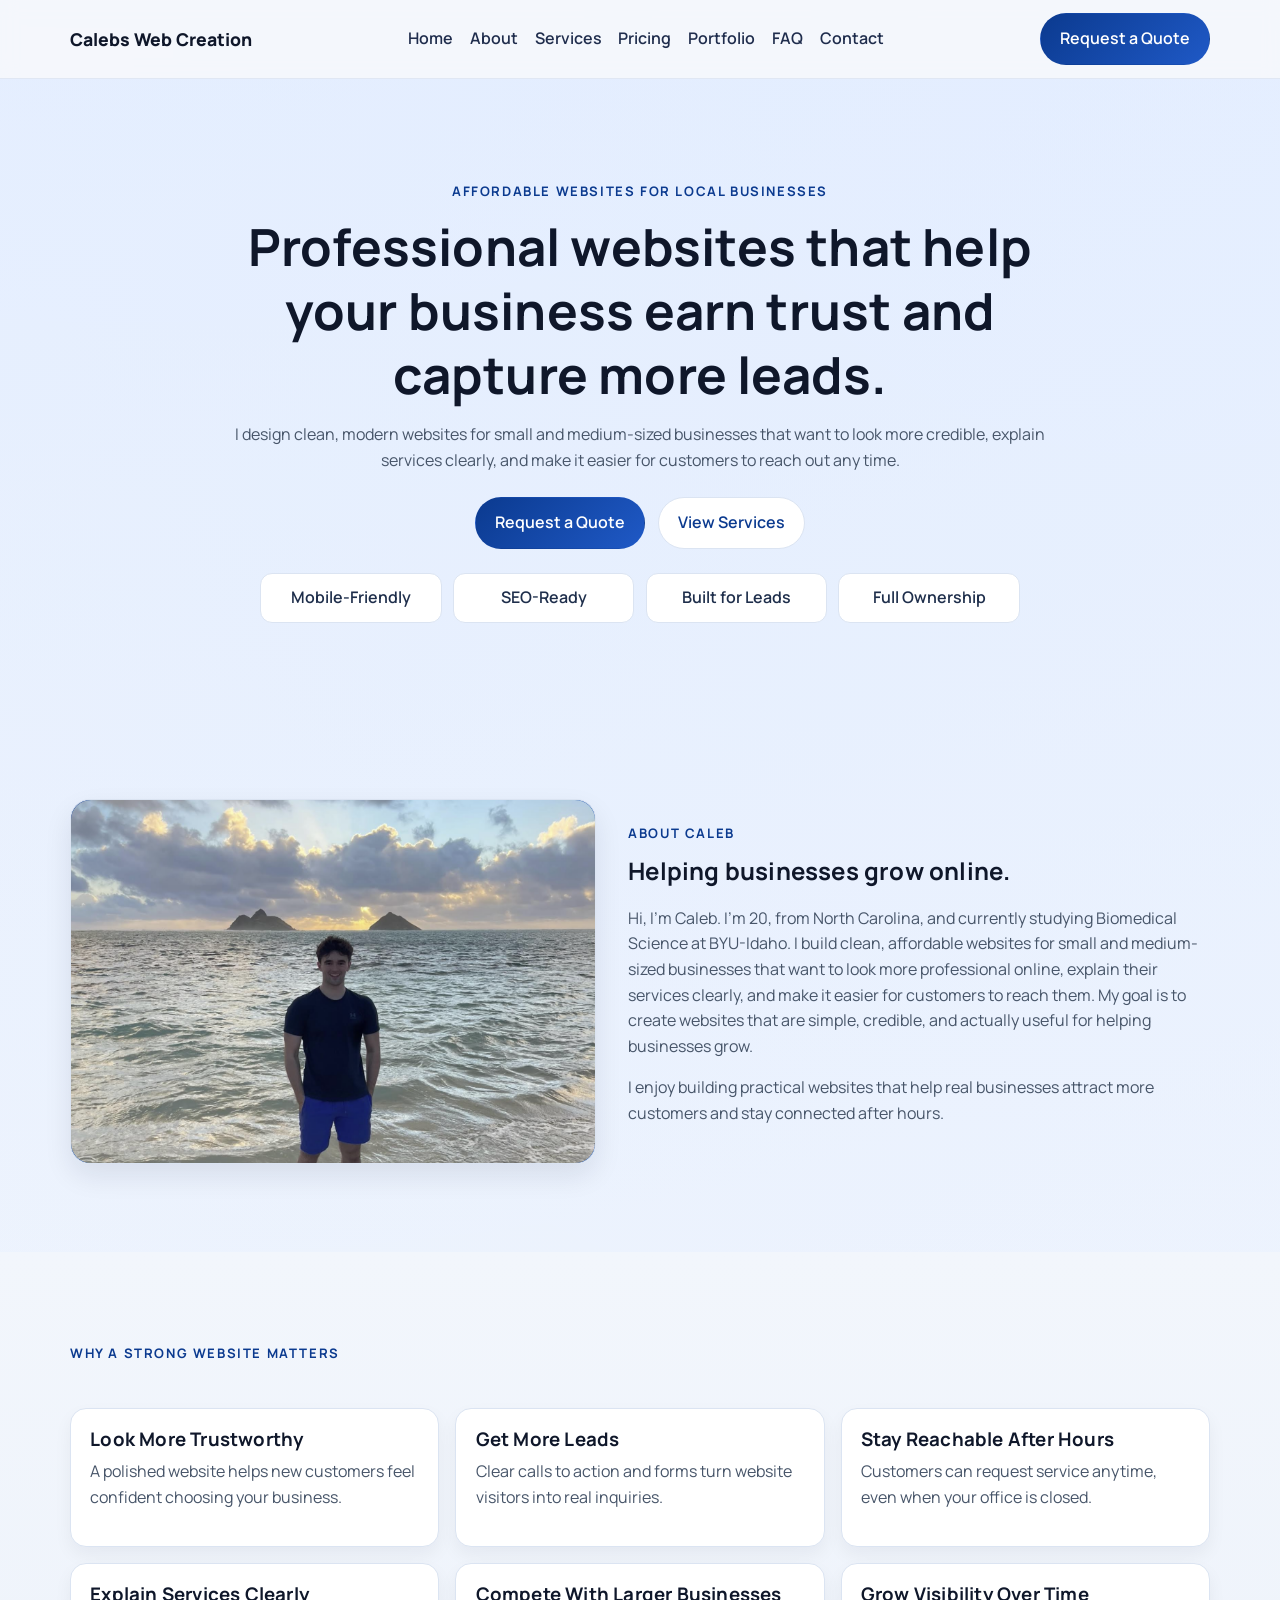
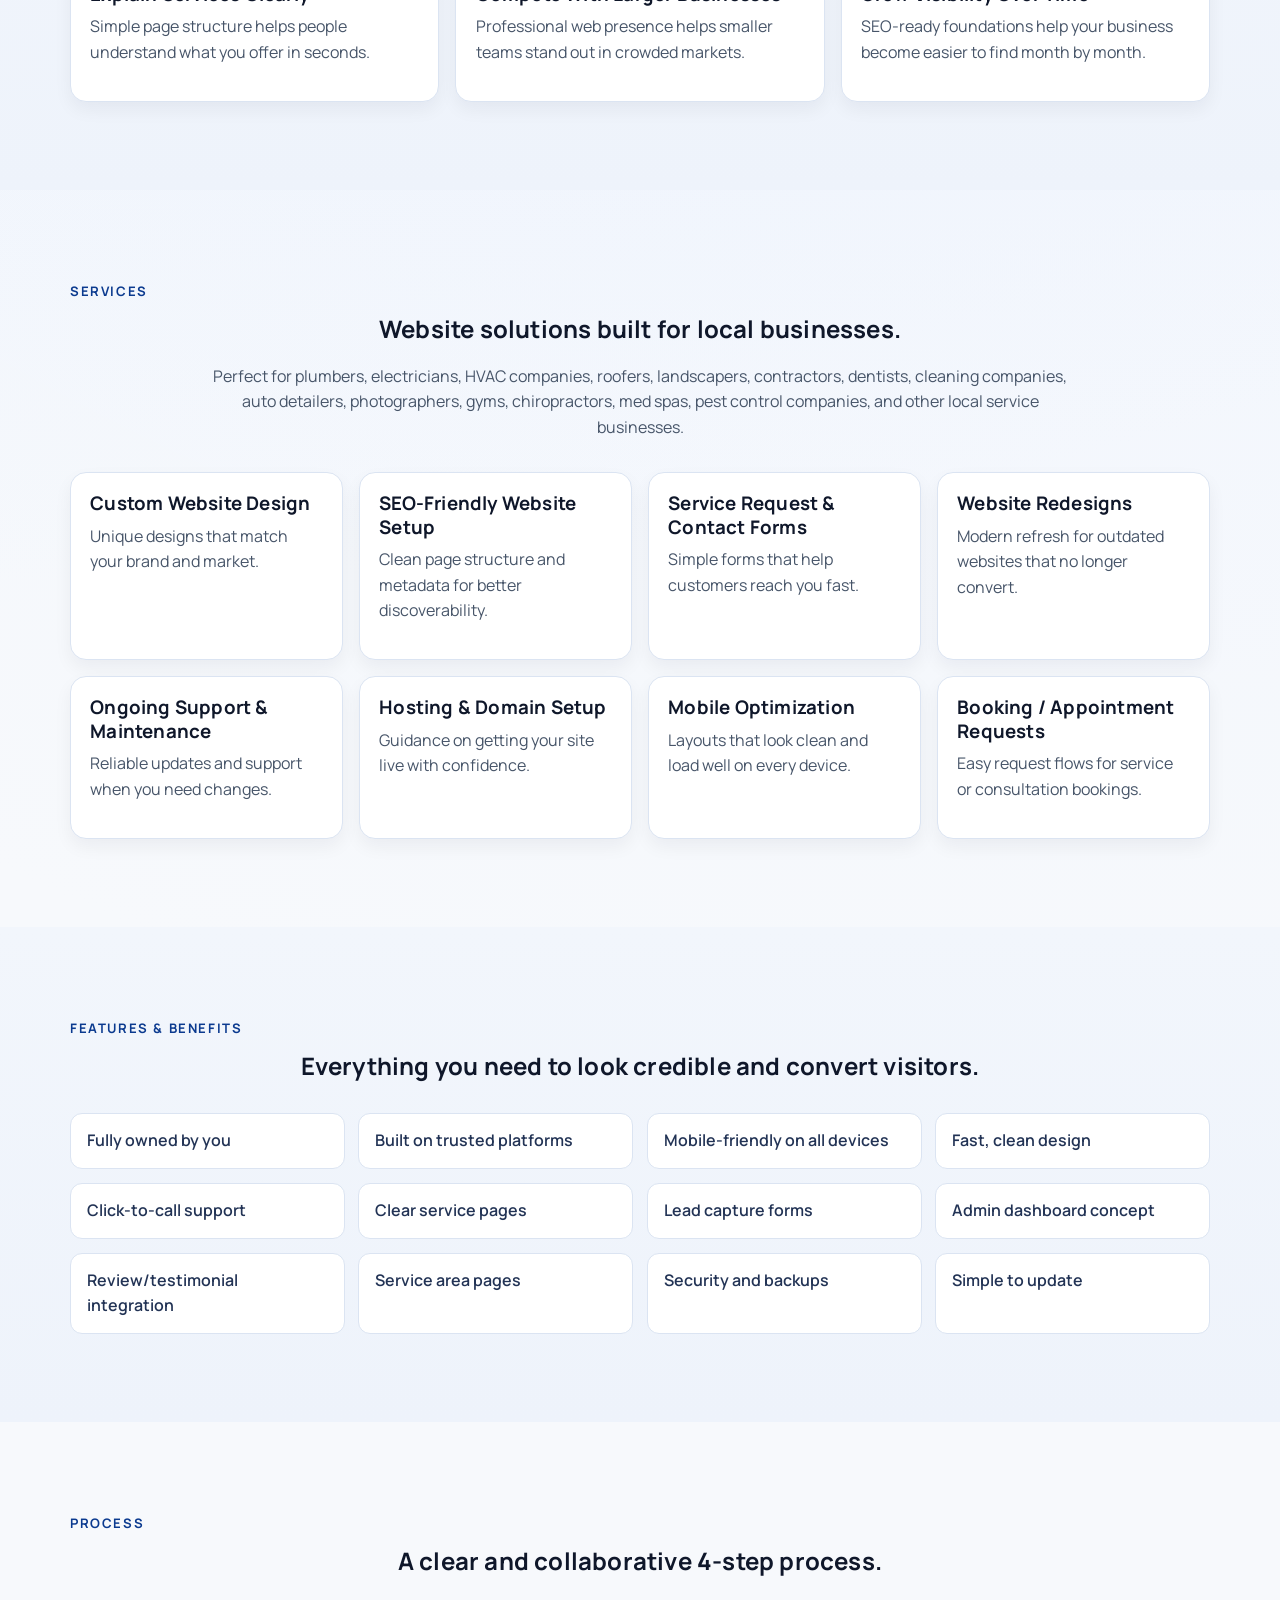
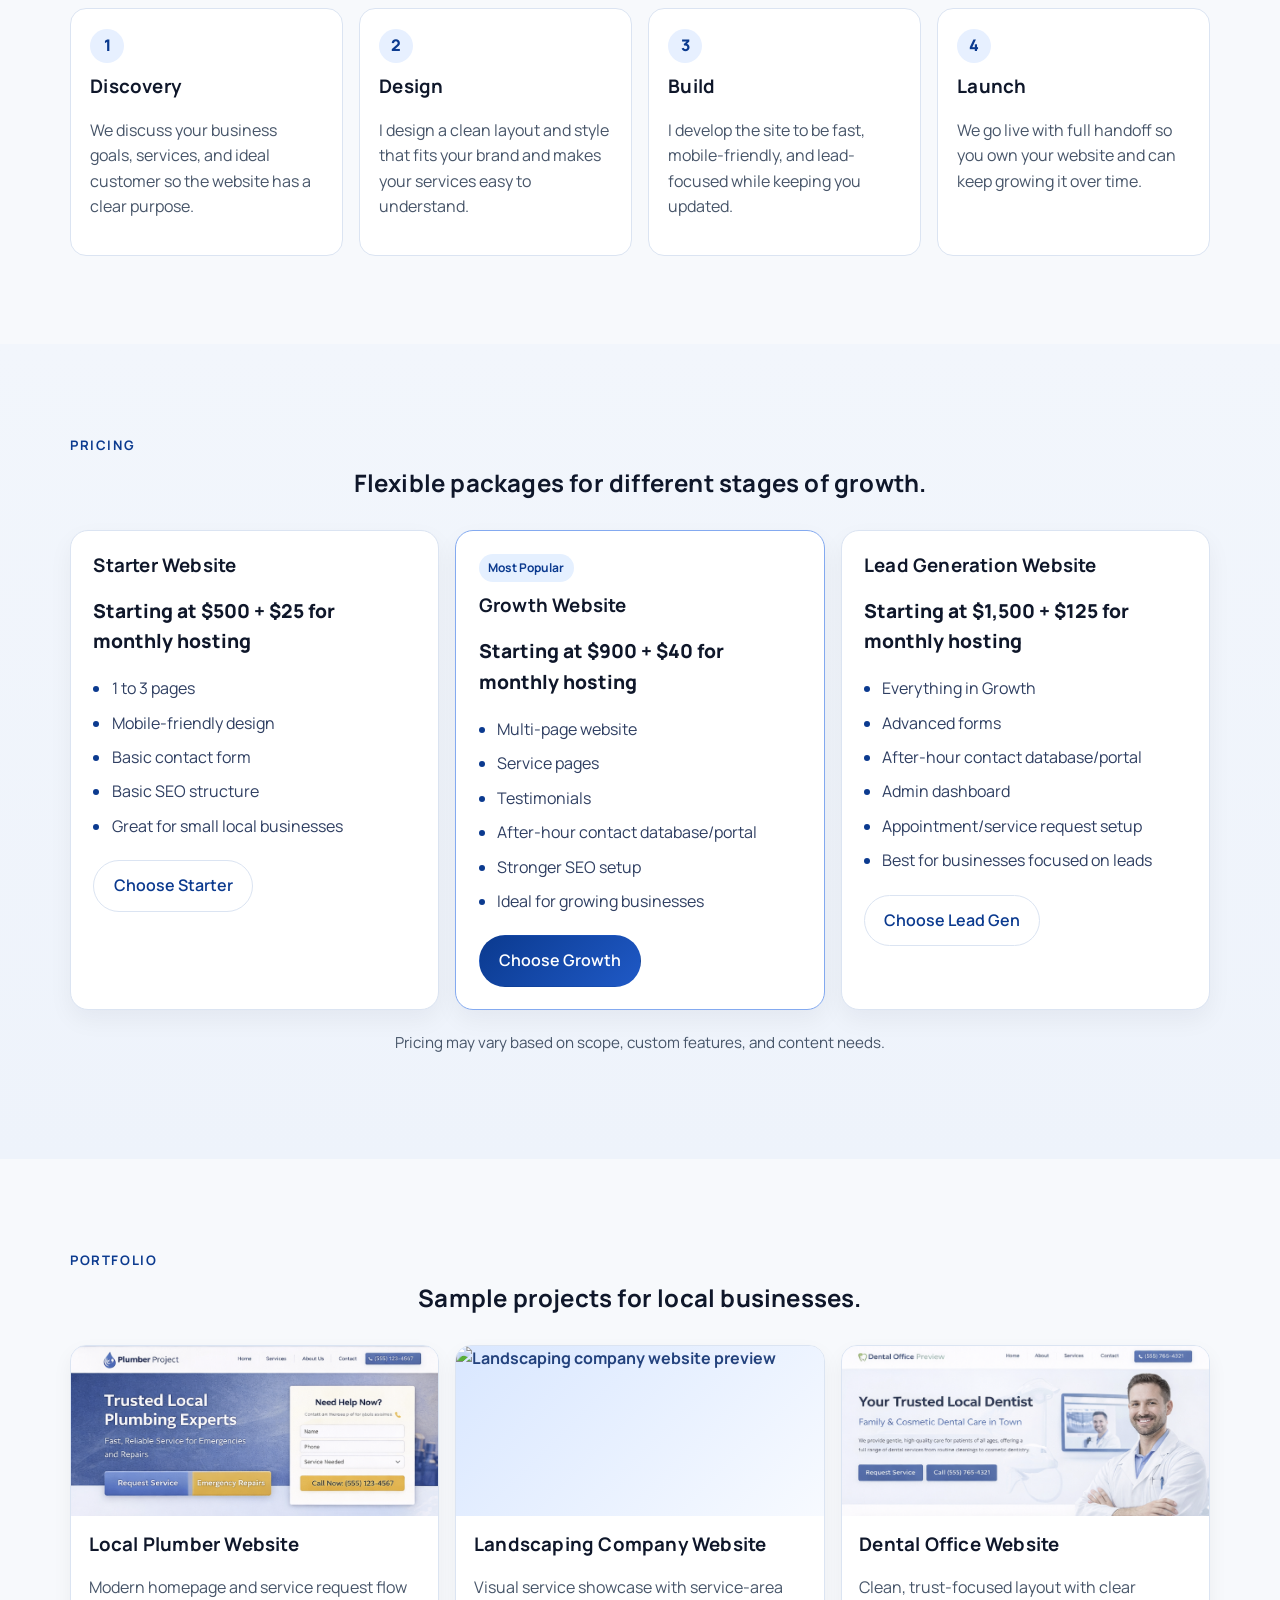
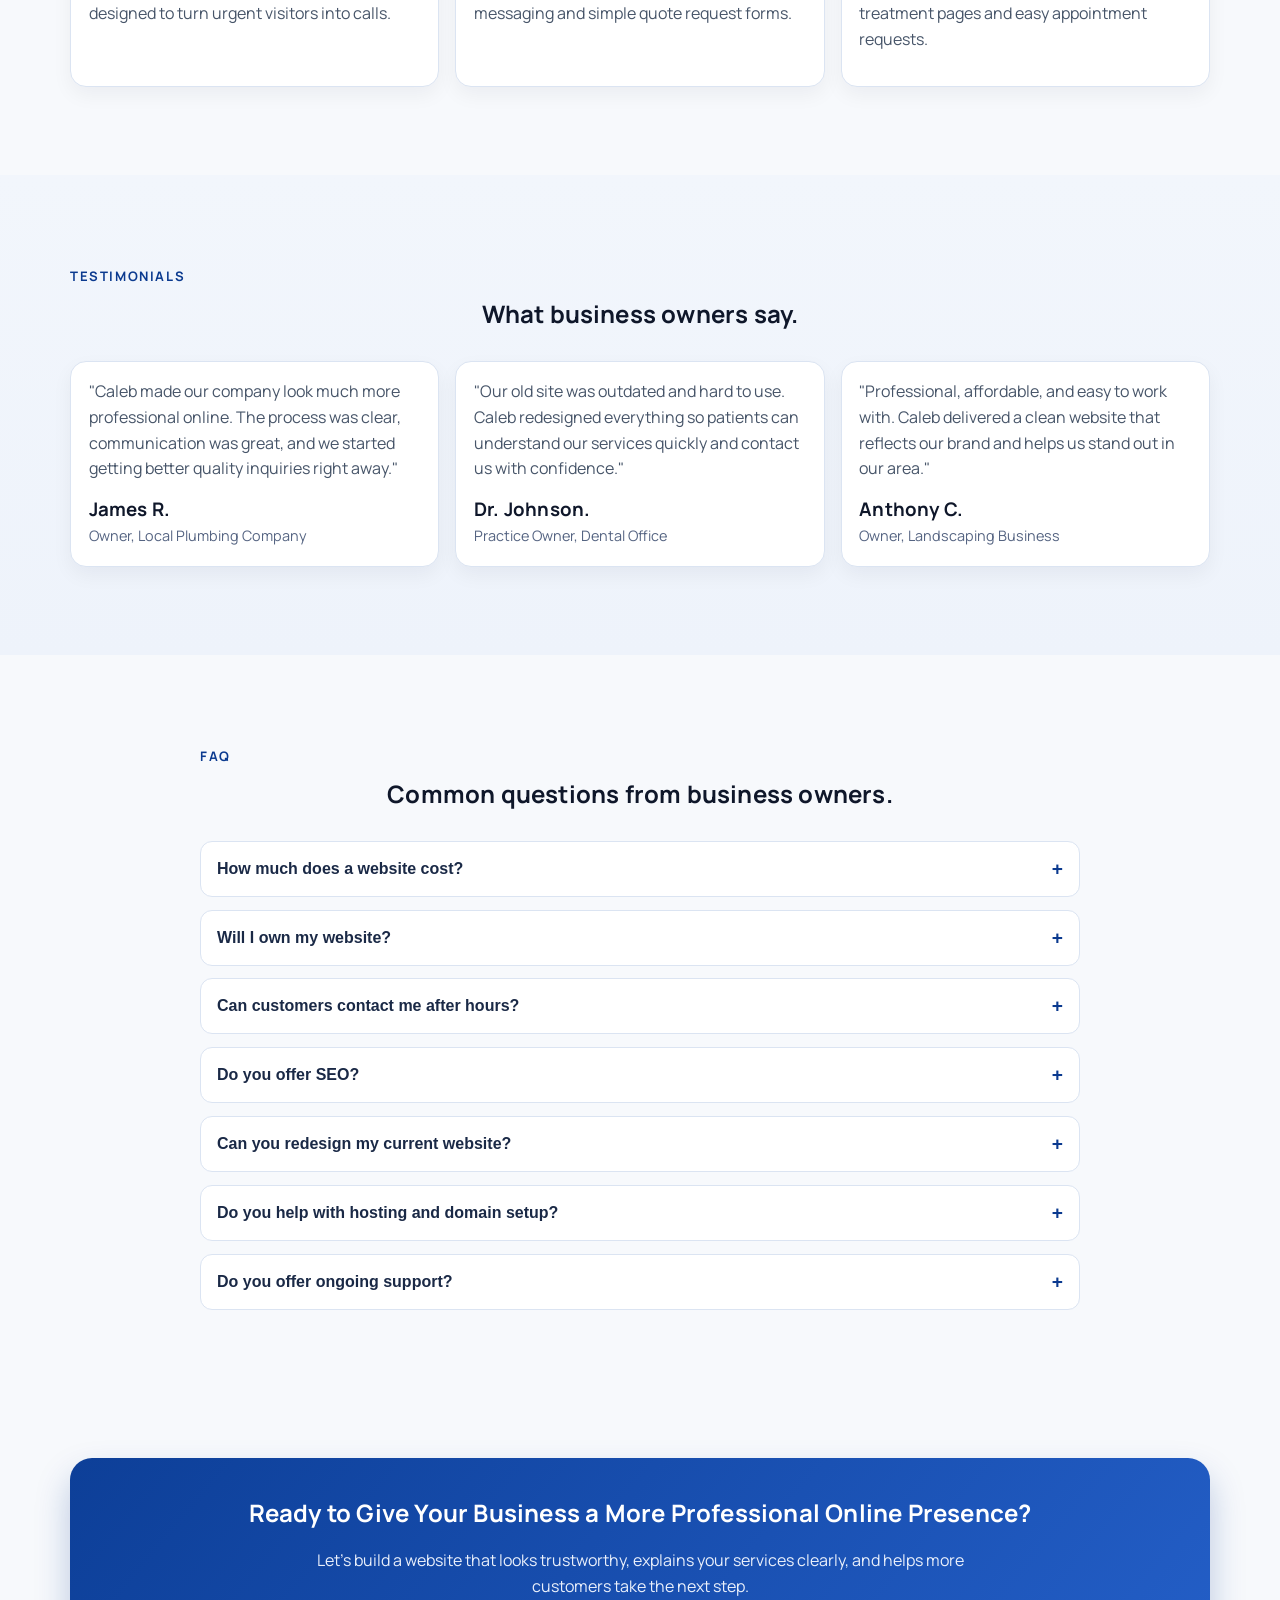
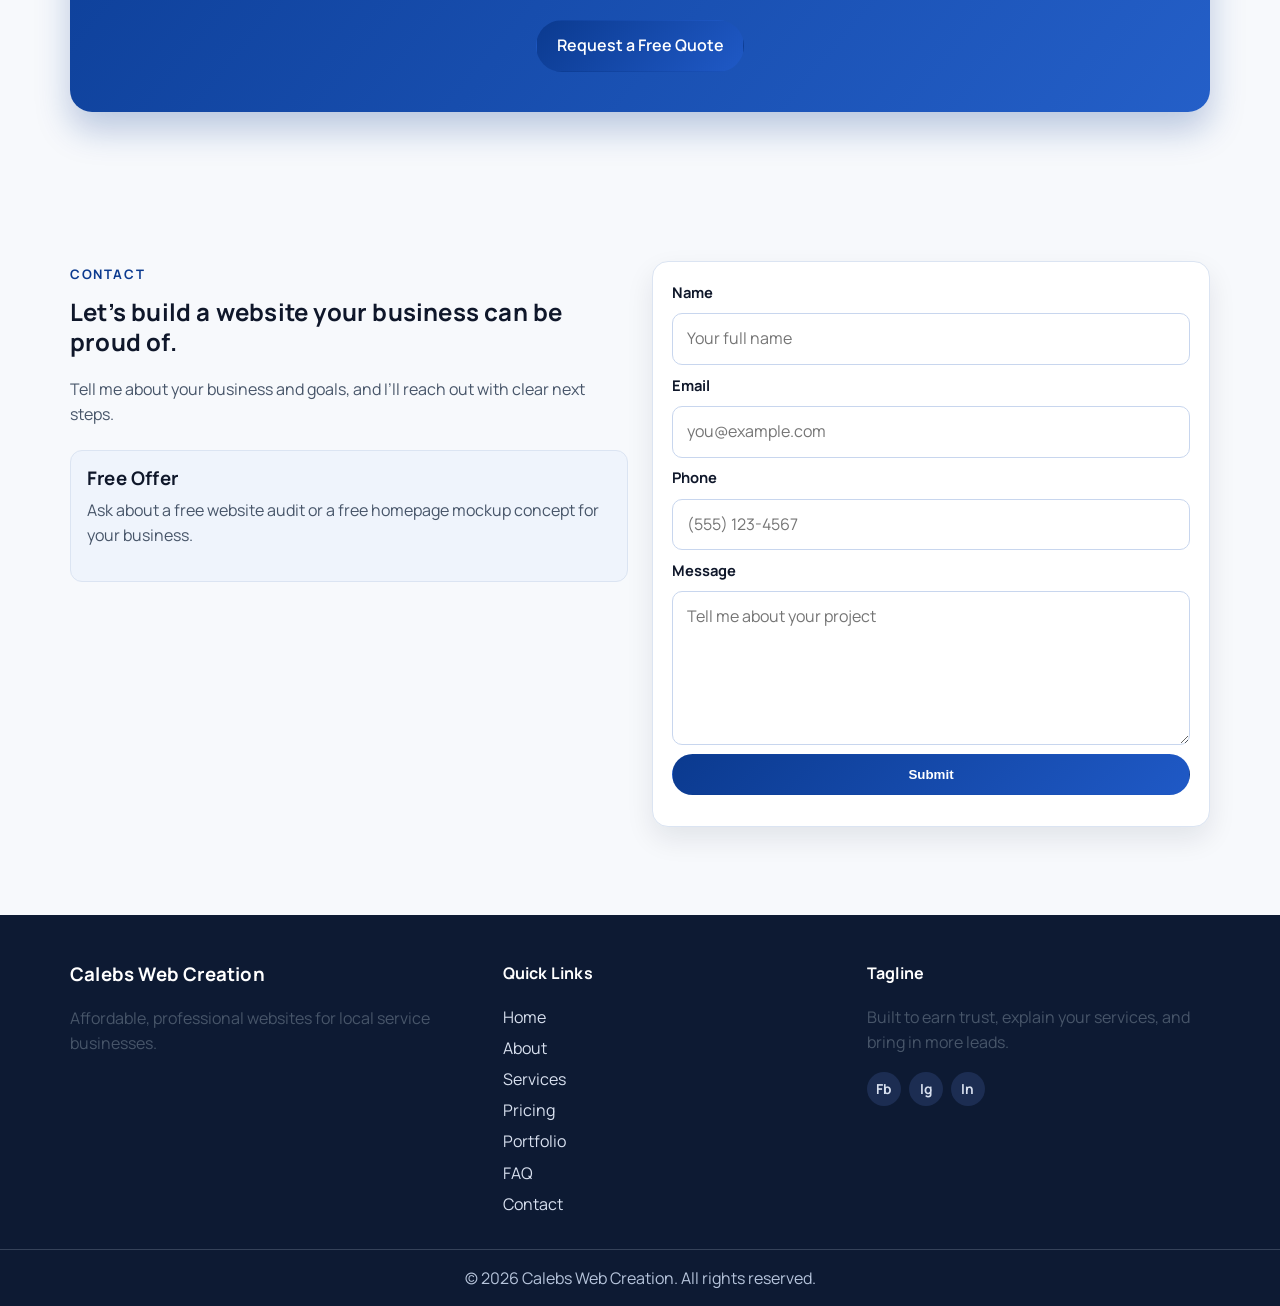
==== index.html @ eb7d5ef5 "First Design" ====
<!DOCTYPE html>
<html lang="en">
<head>
	<meta charset="UTF-8" />
	<meta name="viewport" content="width=device-width, initial-scale=1.0" />
	<meta
		name="description"
		content="Affordable, professional web design for small and medium-sized businesses by Calebs Web Creation."
	/>
	<link rel="preconnect" href="https://fonts.googleapis.com" />
	<link rel="preconnect" href="https://fonts.gstatic.com" crossorigin />
	<link href="https://fonts.googleapis.com/css2?family=Manrope:wght@400;500;600;700;800&display=swap" rel="stylesheet" />
	<title>Calebs Web Creation | Professional Small-Business Websites</title>
	<link rel="stylesheet" href="style.css" />
</head>
<body>
	<!-- Sticky header and navigation -->
	<header class="site-header" id="home">
		<nav class="navbar container" aria-label="Main navigation">
			<a href="#home" class="brand">Calebs Web Creation</a>

			<button class="menu-toggle" aria-label="Open menu" aria-expanded="false" aria-controls="mobile-menu">
				<span></span>
				<span></span>
				<span></span>
			</button>

			<div class="nav-links" id="mobile-menu">
				<a href="#home">Home</a>
				<a href="#about">About</a>
				<a href="#services">Services</a>
				<a href="#pricing">Pricing</a>
				<a href="#portfolio">Portfolio</a>
				<a href="#faq">FAQ</a>
				<a href="#contact">Contact</a>
			</div>

			<a href="#contact" class="btn btn-primary nav-cta">Request a Quote</a>
		</nav>
	</header>

	<main>
		<!-- Hero section with message, CTAs, trust badges, and mockup -->
		<section class="hero section">
			<div class="container hero-grid">
				<div class="hero-content reveal">
					<p class="eyebrow">Affordable websites for local businesses</p>
					<h1>Professional websites that help your business earn trust and capture more leads.</h1>
					<p>
						I design clean, modern websites for small and medium-sized businesses that want to look more credible,
						explain services clearly, and make it easier for customers to reach out any time.
					</p>

					<div class="hero-actions">
						<a href="#contact" class="btn btn-primary">Request a Quote</a>
						<a href="#services" class="btn btn-outline">View Services</a>
					</div>

					<ul class="trust-highlights" aria-label="Trust highlights">
						<li>Mobile-Friendly</li>
						<li>SEO-Ready</li>
						<li>Built for Leads</li>
						<li>Full Ownership</li>
					</ul>
				</div>
			</div>
		</section>

		<!-- About section with personal intro and mission -->
		<section class="section" id="about">
			<div class="container two-col">
				<div class="about-photo reveal" role="img" aria-label="Portrait placeholder for Caleb">
					<img src="me.png" alt="Caleb" />
				</div>
				<div class="about-content reveal">
					<p class="eyebrow">About Caleb</p>
					<h2>Helping businesses grow online.</h2>
					<p>
						Hi, I’m Caleb. I’m 20, from North Carolina, and currently studying Biomedical Science at
						BYU-Idaho. I build clean, affordable websites for small and medium-sized businesses that want to look more
						professional online, explain their services clearly, and make it easier for customers to reach them. My
						goal is to create websites that are simple, credible, and actually useful for helping businesses grow.
					</p>
					<p>
						I enjoy building practical websites that help real businesses attract more customers and stay connected
					 after hours.
					</p>
				</div>
			</div>
		</section>

		<!-- Why websites matter for local service businesses -->
		<section class="section section-alt" id="why">
			<div class="container">
				<p class="eyebrow center">Why a strong website matters</p>
				<div class="card-grid six">
					<article class="card reveal">
						<h3>Look More Trustworthy</h3>
						<p>A polished website helps new customers feel confident choosing your business.</p>
					</article>
					<article class="card reveal">
						<h3>Get More Leads</h3>
						<p>Clear calls to action and forms turn website visitors into real inquiries.</p>
					</article>
					<article class="card reveal">
						<h3>Stay Reachable After Hours</h3>
						<p>Customers can request service anytime, even when your office is closed.</p>
					</article>
					<article class="card reveal">
						<h3>Explain Services Clearly</h3>
						<p>Simple page structure helps people understand what you offer in seconds.</p>
					</article>
					<article class="card reveal">
						<h3>Compete With Larger Businesses</h3>
						<p>Professional web presence helps smaller teams stand out in crowded markets.</p>
					</article>
					<article class="card reveal">
						<h3>Grow Visibility Over Time</h3>
						<p>SEO-ready foundations help your business become easier to find month by month.</p>
					</article>
				</div>
			</div>
		</section>

		<!-- Services section -->
		<section class="section" id="services">
			<div class="container">
				<p class="eyebrow center">Services</p>
				<h2 class="center">Website solutions built for local businesses.</h2>
				<p class="section-lead center">
					Perfect for plumbers, electricians, HVAC companies, roofers, landscapers, contractors, dentists,
			 cleaning companies, auto detailers, photographers, gyms, chiropractors, med spas, pest
					control companies, and other local service businesses.
				</p>

				<div class="card-grid four">
					<article class="card reveal"><h3>Custom Website Design</h3><p>Unique designs that match your brand and market.</p></article>
					<article class="card reveal"><h3>SEO-Friendly Website Setup</h3><p>Clean page structure and metadata for better discoverability.</p></article>
					<article class="card reveal"><h3>Service Request &amp; Contact Forms</h3><p>Simple forms that help customers reach you fast.</p></article>
					<article class="card reveal"><h3>Website Redesigns</h3><p>Modern refresh for outdated websites that no longer convert.</p></article>
					<article class="card reveal"><h3>Ongoing Support &amp; Maintenance</h3><p>Reliable updates and support when you need changes.</p></article>
					<article class="card reveal"><h3>Hosting &amp; Domain Setup</h3><p>Guidance on getting your site live with confidence.</p></article>
					<article class="card reveal"><h3>Mobile Optimization</h3><p>Layouts that look clean and load well on every device.</p></article>
					<article class="card reveal"><h3>Booking / Appointment Requests</h3><p>Easy request flows for service or consultation bookings.</p></article>
				</div>
			</div>
		</section>

		<!-- Benefits and features section -->
		<section class="section section-alt" id="features">
			<div class="container">
				<p class="eyebrow center">Features &amp; benefits</p>
				<h2 class="center">Everything you need to look credible and convert visitors.</h2>
				<div class="feature-grid">
					<div class="feature-item reveal">Fully owned by you</div>
					<div class="feature-item reveal">Built on trusted platforms</div>
					<div class="feature-item reveal">Mobile-friendly on all devices</div>
					<div class="feature-item reveal">Fast, clean design</div>
					<div class="feature-item reveal">Click-to-call support</div>
					<div class="feature-item reveal">Clear service pages</div>
					<div class="feature-item reveal">Lead capture forms</div>
					<div class="feature-item reveal">Admin dashboard concept</div>
					<div class="feature-item reveal">Review/testimonial integration</div>
					<div class="feature-item reveal">Service area pages</div>
					<div class="feature-item reveal">Security and backups</div>
					<div class="feature-item reveal">Simple to update</div>
				</div>
			</div>
		</section>

		<!-- 4-step process section -->
		<section class="section" id="process">
			<div class="container">
				<p class="eyebrow center">Process</p>
				<h2 class="center">A clear and collaborative 4-step process.</h2>
				<div class="process-grid">
					<article class="process-step reveal">
						<span class="step-number">1</span>
						<h3>Discovery</h3>
						<p>We discuss your business goals, services, and ideal customer so the website has a clear purpose.</p>
					</article>
					<article class="process-step reveal">
						<span class="step-number">2</span>
						<h3>Design</h3>
						<p>I design a clean layout and style that fits your brand and makes your services easy to understand.</p>
					</article>
					<article class="process-step reveal">
						<span class="step-number">3</span>
						<h3>Build</h3>
						<p>I develop the site to be fast, mobile-friendly, and lead-focused while keeping you updated.</p>
					</article>
					<article class="process-step reveal">
						<span class="step-number">4</span>
						<h3>Launch</h3>
						<p>We go live with full handoff so you own your website and can keep growing it over time.</p>
					</article>
				</div>
			</div>
		</section>

		<!-- Pricing section with three tiers -->
		<section class="section section-alt" id="pricing">
			<div class="container">
				<p class="eyebrow center">Pricing</p>
				<h2 class="center">Flexible packages for different stages of growth.</h2>
				<div class="pricing-grid">
					<article class="price-card reveal">
						<h3>Starter Website</h3>
						<p class="price">Starting at $500 + $25 for monthly hosting</p>
						<ul>
                            <li>1 to 3 pages</li>
							<li>Mobile-friendly design</li>
							<li>Basic contact form</li>
							<li>Basic SEO structure</li>
							<li>Great for small local businesses</li>
						</ul>
						<a href="#contact" class="btn btn-outline">Choose Starter</a>
					</article>

					<article class="price-card featured reveal">
						<p class="badge">Most Popular</p>
						<h3>Growth Website</h3>
						<p class="price">Starting at $900 + $40 for monthly hosting</p>
						<ul>
							<li>Multi-page website</li>
							<li>Service pages</li>
							<li>Testimonials</li>
							<li>After-hour contact database/portal</li>
							<li>Stronger SEO setup</li>
							<li>Ideal for growing businesses</li>
						</ul>
						<a href="#contact" class="btn btn-primary">Choose Growth</a>
					</article>

					<article class="price-card reveal">
						<h3>Lead Generation Website</h3>
						<p class="price">Starting at $1,500 + $125 for monthly hosting</p>
						<ul>
							<li>Everything in Growth</li>
							<li>Advanced forms</li>
                            <li>After-hour contact database/portal</li>
							<li>Admin dashboard</li>
							<li>Appointment/service request setup</li>
							<li>Best for businesses focused on leads</li>
						</ul>
						<a href="#contact" class="btn btn-outline">Choose Lead Gen</a>
					</article>
				</div>
				<p class="pricing-note center">Pricing may vary based on scope, custom features, and content needs.</p>
			</div>
		</section>

		<!-- Portfolio placeholder projects -->
		<section class="section" id="portfolio">
			<div class="container">
				<p class="eyebrow center">Portfolio</p>
				<h2 class="center">Sample projects for local businesses.</h2>
				<div class="card-grid three">
					<article class="project-card reveal">
						<div class="project-image" role="img" aria-label="Local plumber website preview">
							<img src="plumbing.png" alt="Local plumber website preview" />
						</div>
						<div class="project-content">
							<h3>Local Plumber Website</h3>
							<p>Modern homepage and service request flow designed to turn urgent visitors into calls.</p>
						</div>
					</article>

					<article class="project-card reveal">
						<div class="project-image" role="img" aria-label="Landscaping company website preview">
							<img src="L.png" alt="Landscaping company website preview" />
						</div>
						<div class="project-content">
							<h3>Landscaping Company Website</h3>
							<p>Visual service showcase with service-area messaging and simple quote request forms.</p>
						</div>
					</article>

					<article class="project-card reveal">
						<div class="project-image" role="img" aria-label="Dental office website preview">
							<img src="D.png" alt="Dental office website preview" />
						</div>
						<div class="project-content">
							<h3>Dental Office Website</h3>
							<p>Clean, trust-focused layout with clear treatment pages and easy appointment requests.</p>
						</div>
					</article>
				</div>
			</div>
		</section>

		<!-- Testimonials from business owners -->
		<section class="section section-alt" id="testimonials">
			<div class="container">
				<p class="eyebrow center">Testimonials</p>
				<h2 class="center">What business owners say.</h2>
				<div class="card-grid three">
					<article class="testimonial reveal">
						<p>
							"Caleb made our company look much more professional online. The process was clear, communication was
							great, and we started getting better quality inquiries right away."
						</p>
						<h3>James R.</h3>
						<span>Owner, Local Plumbing Company</span>
					</article>
					<article class="testimonial reveal">
						<p>
							"Our old site was outdated and hard to use. Caleb redesigned everything so patients can understand our
							services quickly and contact us with confidence."
						</p>
						<h3>Dr. Johnson.</h3>
						<span>Practice Owner, Dental Office</span>
					</article>
					<article class="testimonial reveal">
						<p>
							"Professional, affordable, and easy to work with. Caleb delivered a clean website that reflects our
							brand and helps us stand out in our area."
						</p>
						<h3>Anthony C.</h3>
						<span>Owner, Landscaping Business</span>
					</article>
				</div>
			</div>
		</section>

		<!-- FAQ accordion section -->
		<section class="section" id="faq">
			<div class="container faq-wrap">
				<p class="eyebrow center">FAQ</p>
				<h2 class="center">Common questions from business owners.</h2>

				<div class="faq-list">
					<article class="faq-item reveal">
						<button class="faq-question" aria-expanded="false">How much does a website cost?</button>
						<div class="faq-answer">
							<p>Most projects start at $500 and scale depending on pages, features, and custom functionality.</p>
						</div>
					</article>

					<article class="faq-item reveal">
						<button class="faq-question" aria-expanded="false">Will I own my website?</button>
						<div class="faq-answer">
							<p>Yes. You fully own your website, content, and brand assets once the project is complete.</p>
						</div>
					</article>

					<article class="faq-item reveal">
						<button class="faq-question" aria-expanded="false">Can customers contact me after hours?</button>
						<div class="faq-answer">
							<p>Absolutely. Your contact and request forms allow customers to reach out 24/7.</p>
						</div>
					</article>

					<article class="faq-item reveal">
						<button class="faq-question" aria-expanded="false">Do you offer SEO?</button>
						<div class="faq-answer">
							<p>Yes. Every website includes SEO-friendly structure, and enhanced SEO options are available.</p>
						</div>
					</article>

					<article class="faq-item reveal">
						<button class="faq-question" aria-expanded="false">Can you redesign my current website?</button>
						<div class="faq-answer">
							<p>Yes. I can refresh outdated websites to improve design, clarity, and lead generation.</p>
						</div>
					</article>

					<article class="faq-item reveal">
						<button class="faq-question" aria-expanded="false">Do you help with hosting and domain setup?</button>
						<div class="faq-answer">
							<p>Yes. I can guide you through hosting and domain setup so launch is simple and stress-free.</p>
						</div>
					</article>

					<article class="faq-item reveal">
						<button class="faq-question" aria-expanded="false">Do you offer ongoing support?</button>
						<div class="faq-answer">
							<p>Yes. Ongoing support and maintenance options are available after launch.</p>
						</div>
					</article>
				</div>
			</div>
		</section>

		<!-- Final call to action -->
		<section class="section cta-band">
			<div class="container cta-box reveal">
				<h2>Ready to Give Your Business a More Professional Online Presence?</h2>
				<p>
					Let’s build a website that looks trustworthy, explains your services clearly, and helps more customers take
					the next step.
				</p>
				<a href="#contact" class="btn btn-primary">Request a Free Quote</a>
			</div>
		</section>

		<!-- Contact section with lead form -->
		<section class="section" id="contact">
			<div class="container contact-grid">
				<div class="contact-copy reveal">
					<p class="eyebrow">Contact</p>
					<h2>Let’s build a website your business can be proud of.</h2>
					<p>
						Tell me about your business and goals, and I’ll reach out with clear next steps.
					</p>
					<div class="audit-note">
						<h3>Free Offer</h3>
						<p>Ask about a free website audit or a free homepage mockup concept for your business.</p>
					</div>
				</div>

				<form class="contact-form reveal" novalidate>
					<label
                     for="name">Name</label>
					<input type="text" id="name" name="name" placeholder="Your full name" required />

					<label for="email">Email</label>
					<input type="email" id="email" name="email" placeholder="you@example.com" required />
                    
					<label for="phone">Phone</label>
					<input type="tel" id="phone" name="phone" placeholder="(555) 123-4567" required />

					<label for="message">Message</label>
					<textarea id="message" name="message" rows="5" placeholder="Tell me about your project" required></textarea>

					<button type="submit" class="btn btn-primary">Submit</button>
					<p class="form-note" aria-live="polite"></p>
				</form>
			</div>
		</section>
	</main>

	<!-- Footer with quick links and social placeholders -->
	<footer class="site-footer">
		<div class="container footer-grid">
			<div>
				<h3>Calebs Web Creation</h3>
				<p>Affordable, professional websites for local service businesses.</p>
			</div>

			<div>
				<h4>Quick Links</h4>
				<ul>
					<li><a href="#home">Home</a></li>
					<li><a href="#about">About</a></li>
					<li><a href="#services">Services</a></li>
					<li><a href="#pricing">Pricing</a></li>
					<li><a href="#portfolio">Portfolio</a></li>
					<li><a href="#faq">FAQ</a></li>
					<li><a href="#contact">Contact</a></li>
				</ul>
			</div>

			<div>
				<h4>Tagline</h4>
				<p>Built to earn trust, explain your services, and bring in more leads.</p>
				<div class="socials" aria-label="Social links placeholders">
					<a href="#" aria-label="Facebook placeholder">Fb</a>
					<a href="#" aria-label="Instagram placeholder">Ig</a>
					<a href="#" aria-label="LinkedIn placeholder">In</a>
				</div>
			</div>
		</div>
		<p class="copyright">&copy; <span id="year"></span> Calebs Web Creation. All rights reserved.</p>
	</footer>

	<script src="script.js"></script>
</body>
</html>
---- style.css ----
:root {
	--bg: #f7f9fc;
	--surface: #ffffff;
	--surface-alt: #f1f5fb;
	--text: #0f172a;
	--muted: #475569;
	--primary: #0b3a8f;
	--primary-dark: #082d6f;
	--line: #dbe4f2;
	--shadow: 0 12px 28px rgba(15, 23, 42, 0.09);
	--radius: 16px;
	--radius-sm: 12px;
	--container: 1140px;
}

* {
	box-sizing: border-box;
}

html {
	scroll-behavior: smooth;
}

body {
	margin: 0;
	font-family: "Manrope", sans-serif;
	color: var(--text);
	background:
		radial-gradient(circle at 10% -20%, #dce9ff 0%, transparent 40%),
		radial-gradient(circle at 90% 0%, #ebf2ff 0%, transparent 35%),
		var(--bg);
	line-height: 1.6;
}

h1,
h2,
h3,
h4 {
	font-family: "Manrope", sans-serif;
	letter-spacing: 0.2px;
	line-height: 1.25;
	margin-top: 0;
}

p {
	margin-top: 0;
	color: var(--muted);
}

a {
	color: inherit;
	text-decoration: none;
}

ul {
	margin: 0;
	padding: 0;
	list-style: none;
}

.container {
	width: min(var(--container), calc(100% - 2.5rem));
	margin-inline: auto;
}

.section {
	padding: 5.5rem 0;
}

.section-alt {
	background: linear-gradient(180deg, #f2f6fc 0%, #eef3fb 100%);
}

.center {
	text-align: center;
}

.section-lead {
	max-width: 860px;
	margin: 0 auto 2rem;
}

.eyebrow {
	display: inline-block;
	margin-bottom: 0.75rem;
	font-size: 0.82rem;
	text-transform: uppercase;
	letter-spacing: 1.6px;
	font-weight: 700;
	color: var(--primary);
}

.btn {
	display: inline-flex;
	align-items: center;
	justify-content: center;
	gap: 0.35rem;
	font-weight: 600;
	border-radius: 999px;
	border: 1px solid transparent;
	padding: 0.75rem 1.2rem;
	transition: transform 0.2s ease, box-shadow 0.2s ease, background 0.2s ease;
}

.btn:hover,
.btn:focus-visible {
	transform: translateY(-2px);
	box-shadow: 0 10px 18px rgba(11, 58, 143, 0.2);
}

.btn-primary {
	background: linear-gradient(135deg, var(--primary), #1f59c6);
	color: #fff;
}

.btn-primary:hover,
.btn-primary:focus-visible {
	background: linear-gradient(135deg, var(--primary-dark), var(--primary));
}

.btn-outline {
	color: var(--primary);
	border-color: var(--line);
	background: #fff;
}

.btn-outline:hover,
.btn-outline:focus-visible {
	border-color: var(--primary);
}

/* Header and navigation */
.site-header {
	position: sticky;
	top: 0;
	z-index: 1000;
	backdrop-filter: blur(8px);
	background: rgba(247, 249, 252, 0.86);
	border-bottom: 1px solid rgba(219, 228, 242, 0.8);
}

.navbar {
	min-height: 78px;
	display: flex;
	align-items: center;
	justify-content: space-between;
	gap: 1.1rem;
}

.brand {
	font-size: 1.1rem;
	font-weight: 800;
	color: var(--text);
}

.nav-links {
	display: flex;
	align-items: center;
	gap: 1.05rem;
}

.nav-links a {
	font-weight: 600;
	color: #1f2d4d;
	position: relative;
}

.nav-links a::after {
	content: "";
	position: absolute;
	left: 0;
	bottom: -4px;
	width: 100%;
	height: 2px;
	transform: scaleX(0);
	transform-origin: right;
	background: var(--primary);
	transition: transform 0.25s ease;
}

.nav-links a:hover::after,
.nav-links a:focus-visible::after {
	transform: scaleX(1);
	transform-origin: left;
}

.menu-toggle {
	display: none;
	border: none;
	padding: 0.5rem;
	background: transparent;
	flex-direction: column;
	gap: 0.26rem;
	cursor: pointer;
}

.menu-toggle span {
	width: 22px;
	height: 2px;
	background: var(--text);
	border-radius: 2px;
	transition: transform 0.3s ease, opacity 0.3s ease;
}

.menu-toggle.is-open span:nth-child(1) {
	transform: translateY(6px) rotate(45deg);
}

.menu-toggle.is-open span:nth-child(2) {
	opacity: 0;
}

.menu-toggle.is-open span:nth-child(3) {
	transform: translateY(-6px) rotate(-45deg);
}

/* Hero */
.hero {
	padding-top: 6.2rem;
}

.hero-grid {
	display: block;
}

.hero-content {
	max-width: 840px;
	margin: 0 auto;
	text-align: center;
}

.hero h1 {
	font-size: clamp(2rem, 4vw, 3.2rem);
	margin-bottom: 1rem;
}

.hero-actions {
	margin: 1.5rem 0;
	display: flex;
	flex-wrap: wrap;
	gap: 0.8rem;
	justify-content: center;
}

.trust-highlights {
	display: grid;
	grid-template-columns: repeat(4, minmax(140px, 1fr));
	gap: 0.7rem;
	max-width: 760px;
	margin: 0 auto;
}

.trust-highlights li {
	padding: 0.7rem 0.9rem;
	background: #fff;
	border: 1px solid var(--line);
	border-radius: var(--radius-sm);
	font-weight: 600;
	color: #1e2e4b;
}

.preview-card {
	background: var(--surface);
	border: 1px solid var(--line);
	border-radius: calc(var(--radius) + 6px);
	box-shadow: var(--shadow);
	overflow: hidden;
}

.preview-topbar {
	display: flex;
	gap: 0.4rem;
	padding: 0.7rem;
	border-bottom: 1px solid var(--line);
}

.preview-topbar span {
	width: 9px;
	height: 9px;
	border-radius: 50%;
	background: #c7d4ea;
}

.preview-topbar span:first-child {
	background: #f07f74;
}

.preview-topbar span:nth-child(2) {
	background: #f5c05d;
}

.preview-topbar span:nth-child(3) {
	background: #70bf83;
}

.preview-header {
	height: 150px;
	background: linear-gradient(135deg, #dae8ff, #f5f9ff);
}

.preview-body {
	padding: 1.25rem;
}

.preview-line {
	height: 10px;
	border-radius: 999px;
	background: #dce6f6;
	margin-bottom: 0.7rem;
}

.preview-line.long {
	width: 100%;
}

.preview-line.short {
	width: 70%;
}

.preview-stats {
	display: grid;
	grid-template-columns: 1fr 1fr;
	gap: 0.8rem;
	margin: 1rem 0;
}

.preview-stats div {
	background: #f3f7fe;
	padding: 0.75rem;
	border-radius: var(--radius-sm);
	border: 1px solid var(--line);
}

.preview-stats strong {
	font-size: 1.12rem;
}

.preview-stats p {
	margin: 0.15rem 0 0;
	font-size: 0.88rem;
}

.preview-btn {
	width: 100%;
	background: var(--primary);
	color: #fff;
	border: none;
	border-radius: 999px;
	padding: 0.78rem 0.9rem;
	font-weight: 700;
}

/* Shared card layouts */
.card-grid {
	margin-top: 2rem;
	display: grid;
	gap: 1rem;
}

.card-grid.six {
	grid-template-columns: repeat(3, minmax(0, 1fr));
}

.card-grid.four {
	grid-template-columns: repeat(4, minmax(0, 1fr));
}

.card-grid.three {
	grid-template-columns: repeat(3, minmax(0, 1fr));
}

.card {
	background: #fff;
	border: 1px solid var(--line);
	border-radius: var(--radius);
	padding: 1.2rem;
	box-shadow: 0 8px 18px rgba(15, 23, 42, 0.05);
	transition: transform 0.22s ease, box-shadow 0.22s ease;
}

.card:hover {
	transform: translateY(-4px);
	box-shadow: var(--shadow);
}

.card h3 {
	margin-bottom: 0.5rem;
}

/* About section */
.two-col {
	display: grid;
	grid-template-columns: 0.95fr 1.05fr;
	gap: 2rem;
	align-items: center;
}

.about-photo {
	min-height: 340px;
	border-radius: calc(var(--radius) + 4px);
	border: 1px solid var(--line);
	box-shadow: var(--shadow);
	background:
		linear-gradient(140deg, rgba(11, 58, 143, 0.8), rgba(26, 91, 193, 0.76)),
		linear-gradient(180deg, #e9f1ff, #ceddf7);
	display: grid;
	place-items: center;
	color: #fff;
	font-size: 1.2rem;
	font-weight: 700;
}

.about-photo img {
	width: 100%;
	height: 100%;
	object-fit: cover;
	border-radius: inherit;
	display: block;
}

/* Feature benefits */
.feature-grid {
	margin-top: 2rem;
	display: grid;
	grid-template-columns: repeat(4, minmax(0, 1fr));
	gap: 0.85rem;
}

.feature-item {
	background: #fff;
	border-radius: var(--radius-sm);
	border: 1px solid var(--line);
	padding: 0.9rem 1rem;
	font-weight: 600;
	color: #223355;
}

/* Process */
.process-grid {
	margin-top: 2rem;
	display: grid;
	grid-template-columns: repeat(4, minmax(0, 1fr));
	gap: 1rem;
}

.process-step {
	background: #fff;
	border: 1px solid var(--line);
	border-radius: var(--radius);
	padding: 1.2rem;
}

.step-number {
	width: 34px;
	height: 34px;
	border-radius: 50%;
	display: inline-grid;
	place-items: center;
	background: #e7f0ff;
	color: var(--primary);
	font-weight: 800;
	margin-bottom: 0.8rem;
}

/* Pricing */
.pricing-grid {
	margin-top: 2rem;
	display: grid;
	grid-template-columns: repeat(3, minmax(0, 1fr));
	gap: 1rem;
}

.price-card {
	background: #fff;
	border: 1px solid var(--line);
	border-radius: calc(var(--radius) + 2px);
	padding: 1.4rem;
	box-shadow: 0 10px 24px rgba(15, 23, 42, 0.05);
}

.price-card ul {
	margin: 1rem 0 1.3rem;
}

.price-card li {
	margin-bottom: 0.55rem;
	color: #2f3f62;
	position: relative;
	padding-left: 1.15rem;
}

.price-card li::before {
	content: "";
	position: absolute;
	left: 0;
	top: 0.62rem;
	width: 6px;
	height: 6px;
	border-radius: 50%;
	background: var(--primary);
}

.price {
	font-size: 1.2rem;
	font-weight: 800;
	color: var(--text);
}

.badge {
	display: inline-block;
	padding: 0.3rem 0.6rem;
	border-radius: 999px;
	background: #e5f0ff;
	color: var(--primary);
	font-size: 0.75rem;
	font-weight: 700;
}

.price-card.featured {
	border-color: #84aaf0;
	transform: translateY(-6px);
}

.pricing-note {
	margin-top: 1.3rem;
	font-size: 0.95rem;
}

/* Portfolio and testimonials */
.project-card,
.testimonial {
	background: #fff;
	border: 1px solid var(--line);
	border-radius: var(--radius);
	overflow: hidden;
	box-shadow: 0 8px 20px rgba(15, 23, 42, 0.05);
}

.project-image {
	min-height: 170px;
	background: linear-gradient(135deg, #d9e7ff 0%, #f7faff 100%);
	display: grid;
	place-items: center;
	color: #23427d;
	font-weight: 700;
}

.project-image img {
	width: 100%;
	height: 100%;
	object-fit: cover;
	object-position: center 72%;
	display: block;
}

.project-content {
	padding: 1.1rem;
}

.testimonial {
	padding: 1.1rem;
}

.testimonial h3 {
	margin-bottom: 0.1rem;
}

.testimonial span {
	font-size: 0.9rem;
	color: #556482;
}

/* FAQ */
.faq-wrap {
	max-width: 880px;
}

.faq-list {
	margin-top: 2rem;
	display: grid;
	gap: 0.8rem;
}

.faq-item {
	background: #fff;
	border: 1px solid var(--line);
	border-radius: var(--radius-sm);
	overflow: hidden;
}

.faq-question {
	width: 100%;
	border: none;
	background: transparent;
	text-align: left;
	font-size: 1rem;
	font-weight: 700;
	color: #1a2946;
	padding: 1rem 1rem;
	cursor: pointer;
	display: flex;
	justify-content: space-between;
	align-items: center;
}

.faq-question::after {
	content: "+";
	font-size: 1.2rem;
	color: var(--primary);
}

.faq-item.open .faq-question::after {
	content: "-";
}

.faq-answer {
	max-height: 0;
	overflow: hidden;
	transition: max-height 0.3s ease;
}

.faq-answer p {
	padding: 0 1rem 1rem;
	margin: 0;
}

/* CTA band */
.cta-band {
	padding-top: 3.8rem;
	padding-bottom: 3.8rem;
}

.cta-box {
	background: linear-gradient(130deg, #0d3f98 0%, #245fc8 100%);
	color: #fff;
	border-radius: calc(var(--radius) + 6px);
	padding: 2.5rem;
	text-align: center;
	box-shadow: 0 18px 34px rgba(11, 58, 143, 0.26);
}

.cta-box p {
	color: #eaf0fb;
	max-width: 700px;
	margin: 0 auto 1.3rem;
}

.cta-box .btn-outline,
.cta-box .btn-primary {
	box-shadow: none;
}

/* Contact */
.contact-grid {
	display: grid;
	grid-template-columns: 1fr 1fr;
	gap: 1.5rem;
	align-items: start;
}

.audit-note {
	margin-top: 1.4rem;
	background: #eff4fc;
	border: 1px solid var(--line);
	border-radius: var(--radius-sm);
	padding: 1rem;
}

.audit-note h3 {
	margin-bottom: 0.45rem;
}

.contact-form {
	background: #fff;
	border: 1px solid var(--line);
	border-radius: var(--radius);
	box-shadow: var(--shadow);
	padding: 1.2rem;
	display: grid;
	gap: 0.55rem;
}

.contact-form label {
	font-size: 0.92rem;
	font-weight: 700;
}

.contact-form input,
.contact-form textarea {
	border: 1px solid #c8d6ee;
	border-radius: 10px;
	padding: 0.75rem 0.85rem;
	font: inherit;
	color: var(--text);
	transition: border-color 0.2s ease, box-shadow 0.2s ease;
}

.contact-form input:focus,
.contact-form textarea:focus {
	outline: none;
	border-color: var(--primary);
	box-shadow: 0 0 0 3px rgba(11, 58, 143, 0.14);
}

.contact-form .is-invalid {
	border-color: #cf3f3f;
}

.form-note {
	margin: 0.2rem 0 0;
	font-size: 0.9rem;
	color: #2d4a84;
}

/* Footer */
.site-footer {
	background: #0d1a33;
	color: #d8e0ef;
	padding-top: 3rem;
}

.footer-grid {
	display: grid;
	grid-template-columns: 1.2fr 1fr 1fr;
	gap: 1.3rem;
}

.site-footer h3,
.site-footer h4 {
	color: #fff;
}

.site-footer ul {
	display: grid;
	gap: 0.35rem;
}

.site-footer a:hover {
	color: #fff;
}

.socials {
	margin-top: 0.6rem;
	display: flex;
	gap: 0.5rem;
}

.socials a {
	width: 34px;
	height: 34px;
	border-radius: 50%;
	background: #1c2d52;
	display: grid;
	place-items: center;
	font-size: 0.86rem;
	font-weight: 700;
}

.copyright {
	margin: 2rem 0 0;
	text-align: center;
	border-top: 1px solid rgba(216, 224, 239, 0.2);
	padding: 0.95rem 0;
	color: #b6c4db;
}

/* Reveal-on-scroll utility */
.reveal {
	opacity: 0;
	transform: translateY(16px);
	transition: opacity 0.55s ease, transform 0.55s ease;
}

.reveal.is-visible {
	opacity: 1;
	transform: translateY(0);
}

/* Responsive styles */
@media (max-width: 1080px) {
	.card-grid.four {
		grid-template-columns: repeat(2, minmax(0, 1fr));
	}

	.feature-grid {
		grid-template-columns: repeat(3, minmax(0, 1fr));
	}

	.process-grid {
		grid-template-columns: repeat(2, minmax(0, 1fr));
	}

	.pricing-grid {
		grid-template-columns: 1fr;
	}

	.price-card.featured {
		transform: translateY(0);
	}

	.footer-grid {
		grid-template-columns: 1fr 1fr;
	}
}

@media (max-width: 860px) {
	.menu-toggle {
		display: flex;
	}

	.nav-cta {
		display: none;
	}

	.navbar {
		position: relative;
	}

	.nav-links {
		position: absolute;
		left: 0;
		right: 0;
		top: 100%;
		background: #f7f9fd;
		border-bottom: 1px solid var(--line);
		padding: 0 1.2rem;
		max-height: 0;
		overflow: hidden;
		flex-direction: column;
		align-items: flex-start;
		transition: max-height 0.3s ease, padding 0.3s ease;
	}

	.nav-links.open {
		max-height: 380px;
		padding: 0.85rem 1.2rem 1.1rem;
	}

	.hero-grid,
	.two-col,
	.contact-grid {
		grid-template-columns: 1fr;
	}

	.card-grid.six,
	.card-grid.three {
		grid-template-columns: 1fr 1fr;
	}

	.trust-highlights {
		grid-template-columns: repeat(2, minmax(0, 1fr));
	}

	.hero {
		padding-top: 4.5rem;
	}
}

@media (max-width: 620px) {
	.container {
		width: min(var(--container), calc(100% - 1.35rem));
	}

	.section {
		padding: 4.2rem 0;
	}

	.card-grid.six,
	.card-grid.four,
	.card-grid.three,
	.feature-grid,
	.process-grid,
	.footer-grid,
	.trust-highlights {
		grid-template-columns: 1fr;
	}

	.cta-box {
		padding: 1.8rem 1.2rem;
	}

	.hero-actions {
		flex-direction: column;
	}

	.btn {
		width: 100%;
	}
}
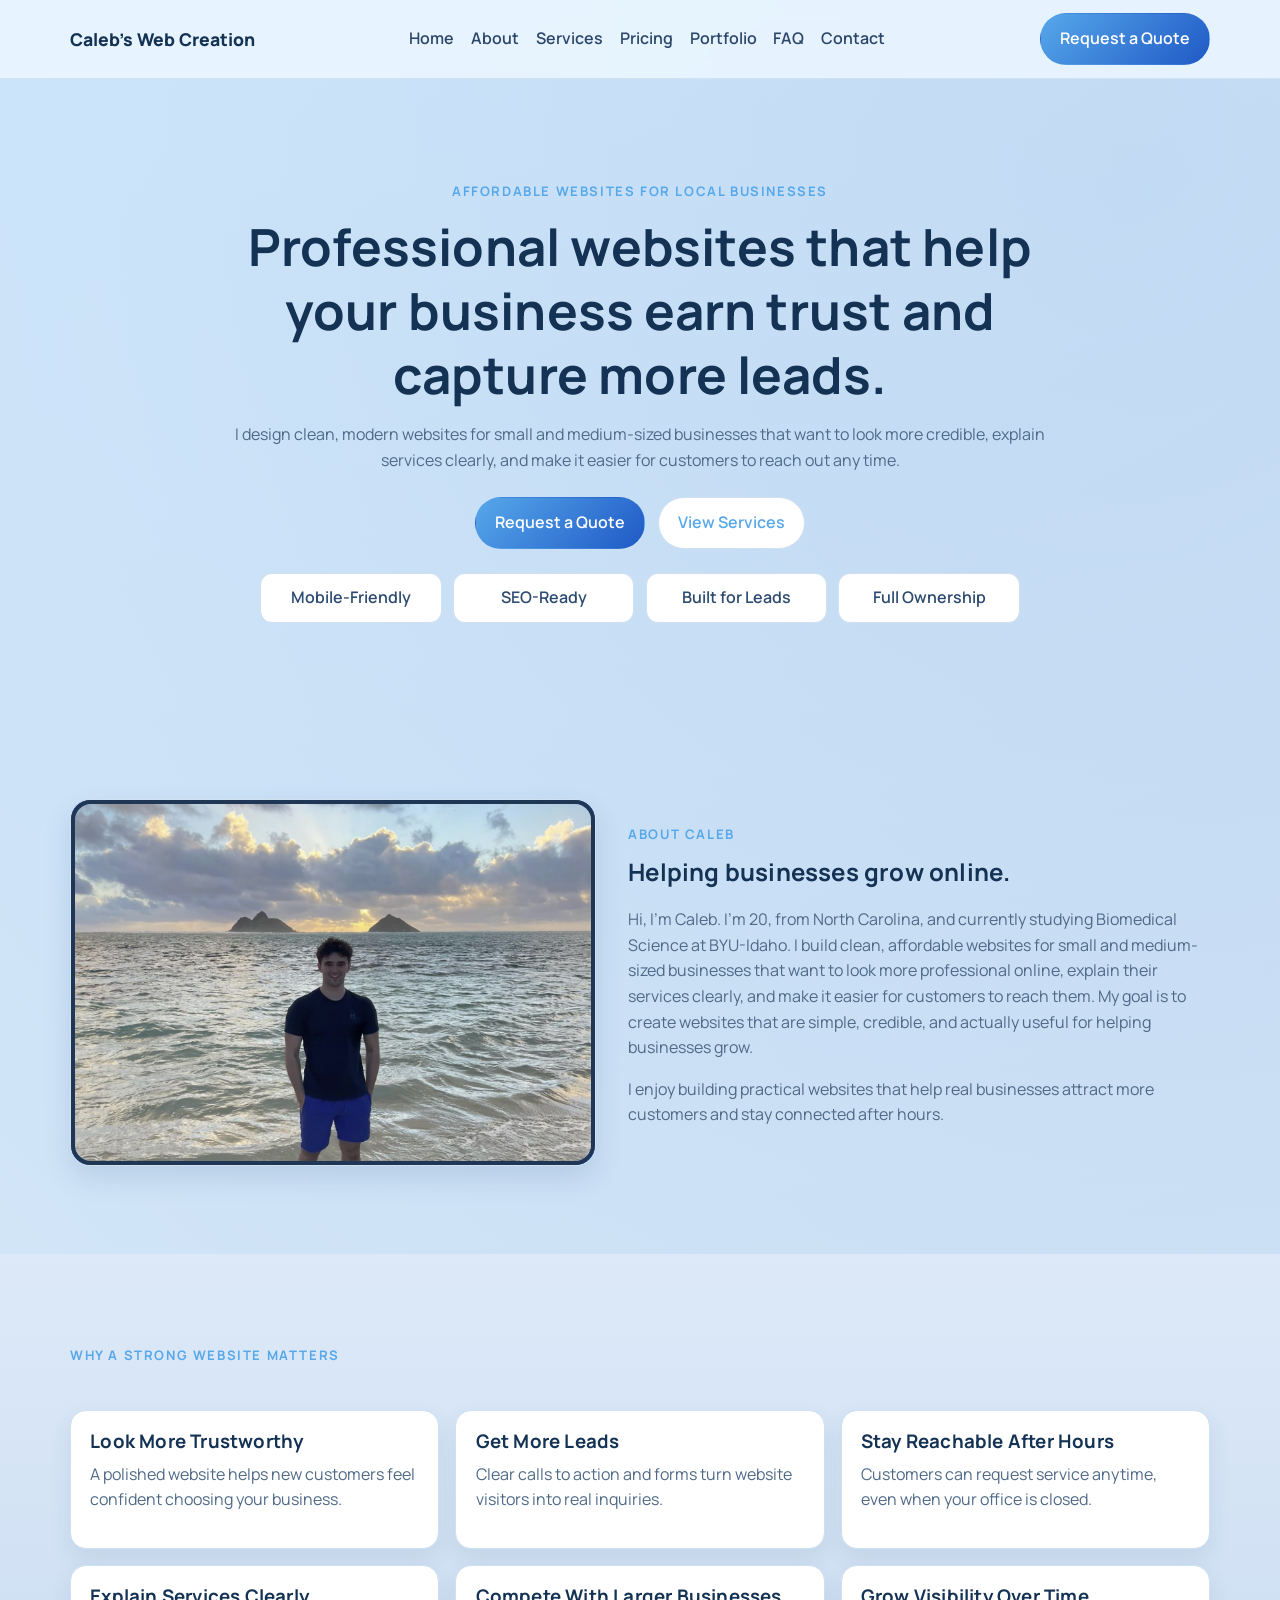
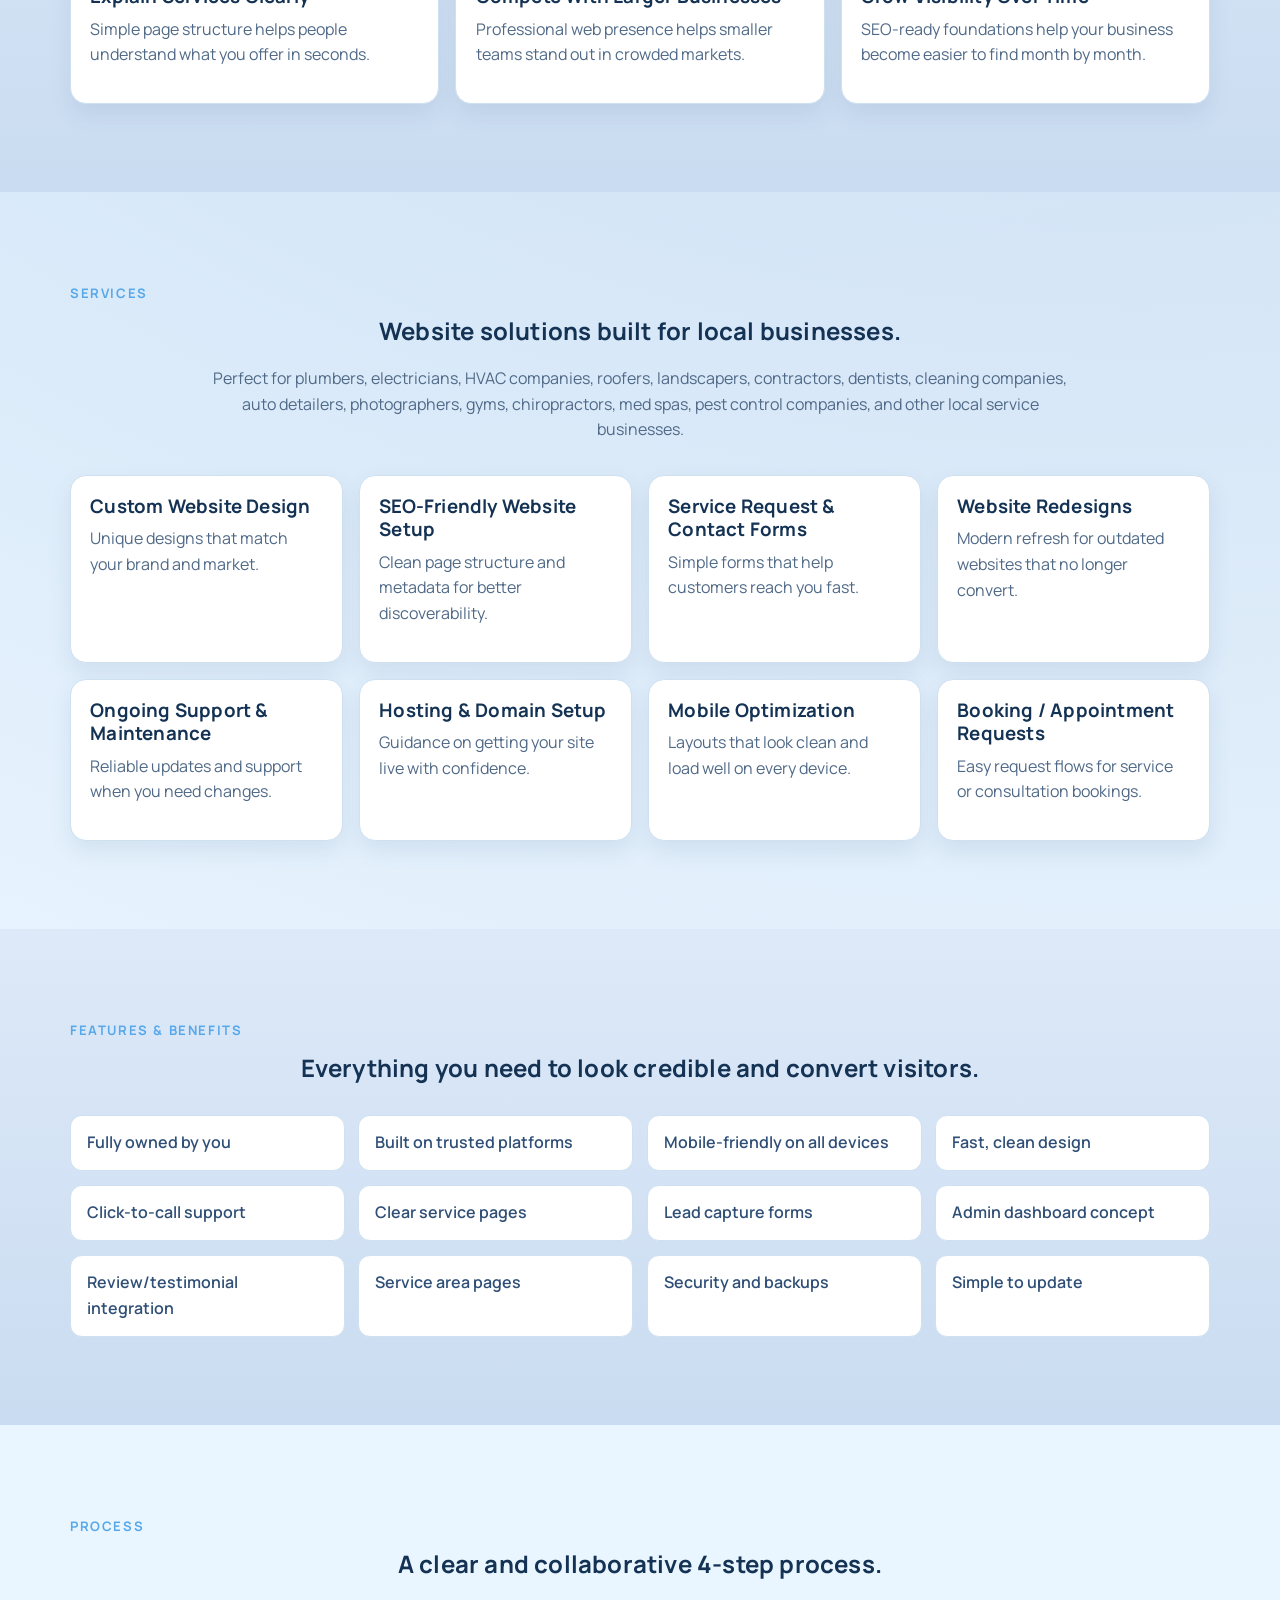
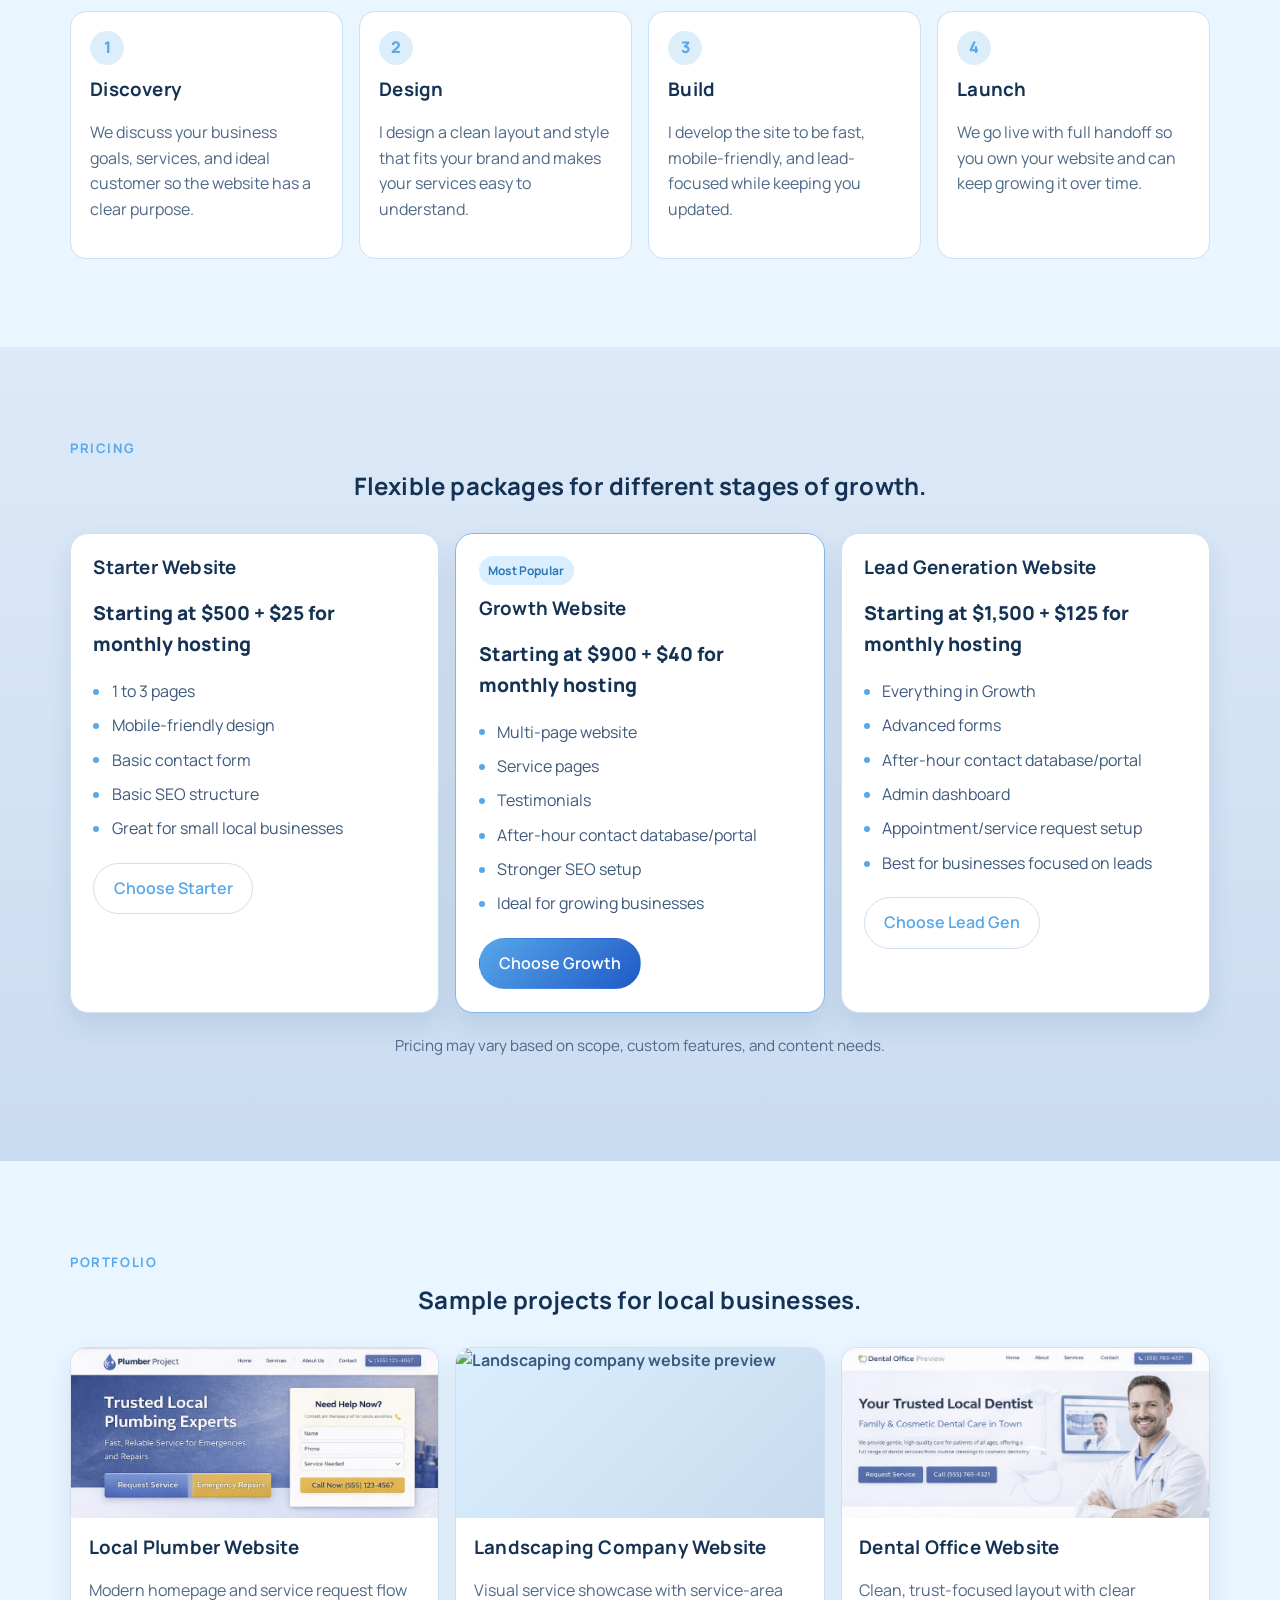
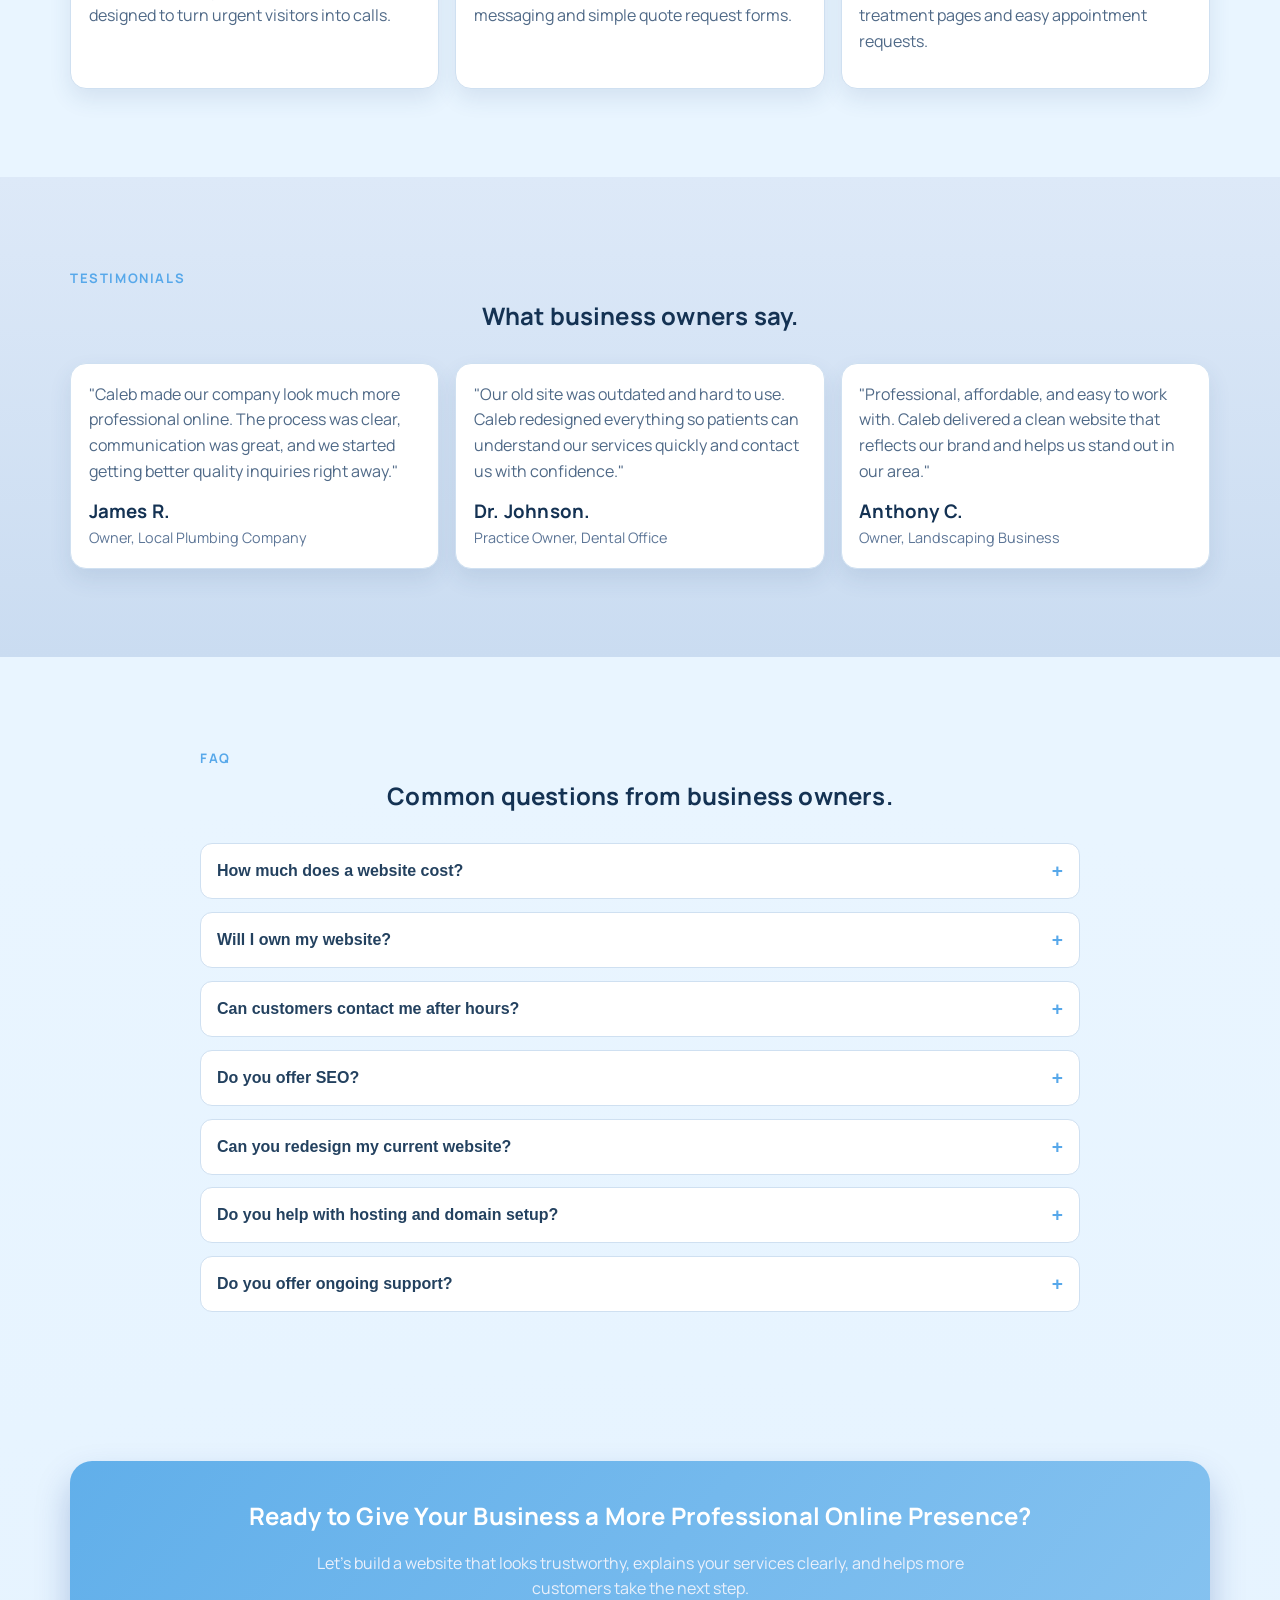
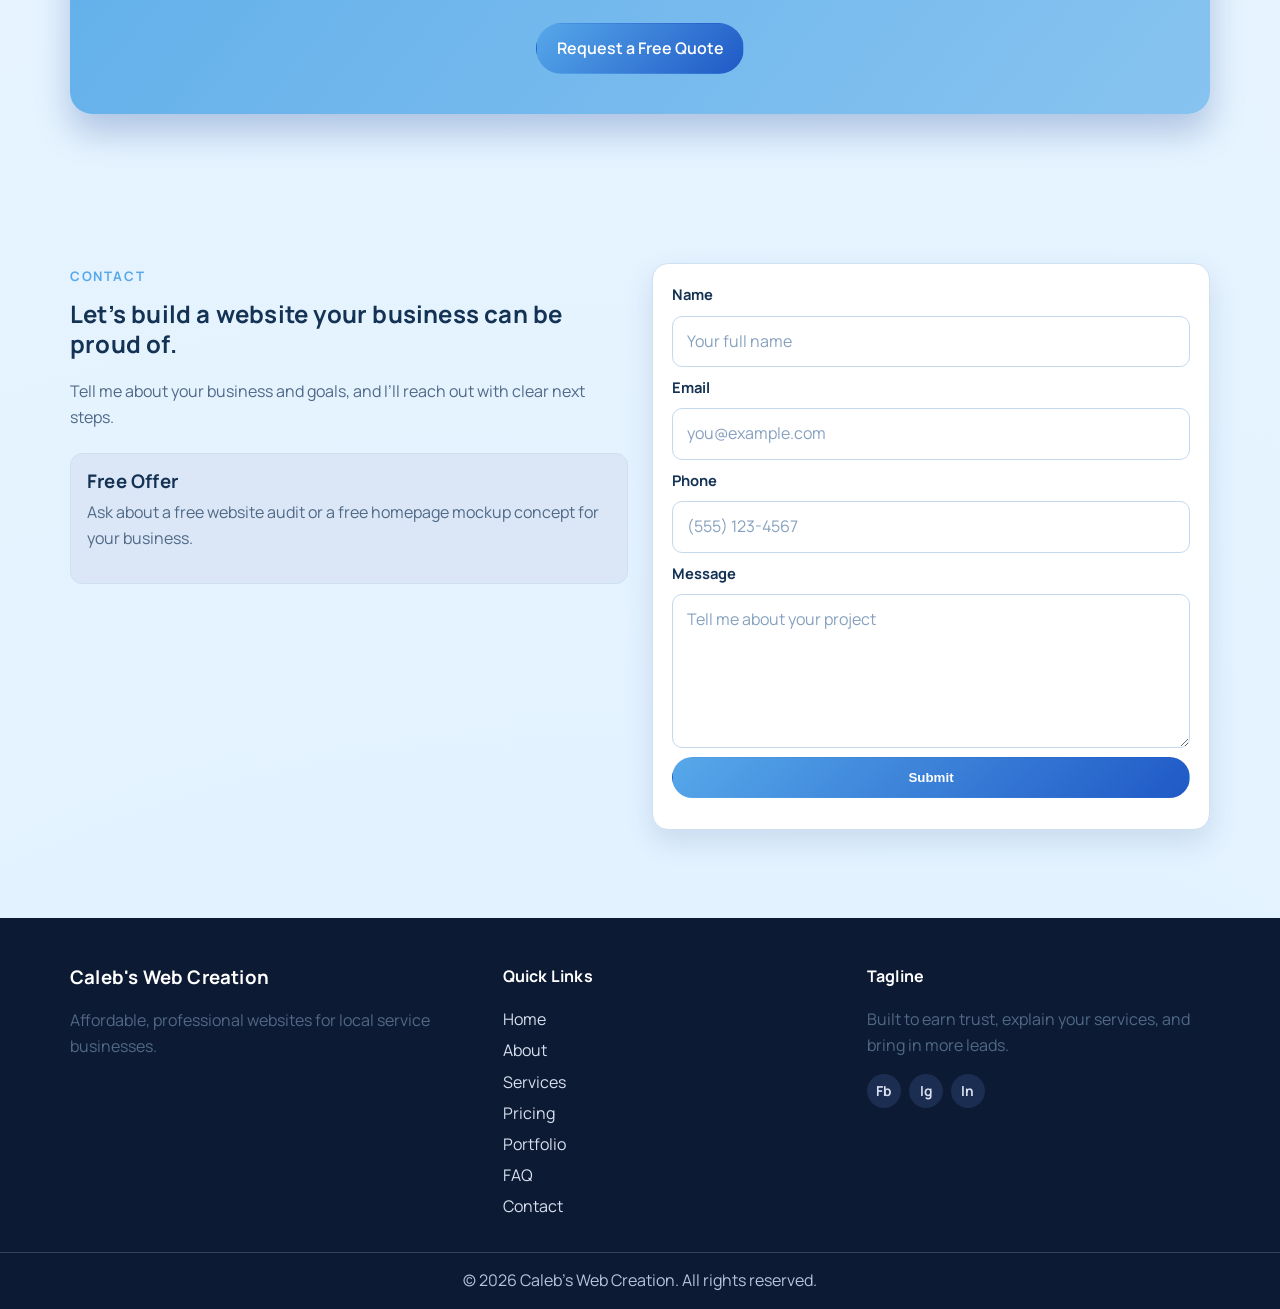
==== commit 07089fd4: "2" ====
--- a/index.html
+++ b/index.html
@@ -5,19 +5,19 @@
 	<meta name="viewport" content="width=device-width, initial-scale=1.0" />
 	<meta
 		name="description"
-		content="Affordable, professional web design for small and medium-sized businesses by Calebs Web Creation."
+		content="Affordable, professional web design for small and medium-sized businesses by Caleb's Web Creation."
 	/>
 	<link rel="preconnect" href="https://fonts.googleapis.com" />
 	<link rel="preconnect" href="https://fonts.gstatic.com" crossorigin />
 	<link href="https://fonts.googleapis.com/css2?family=Manrope:wght@400;500;600;700;800&display=swap" rel="stylesheet" />
-	<title>Calebs Web Creation | Professional Small-Business Websites</title>
+	<title>Caleb's Web Creation | Professional Small-Business Websites</title>
 	<link rel="stylesheet" href="style.css" />
 </head>
 <body>
 	<!-- Sticky header and navigation -->
 	<header class="site-header" id="home">
 		<nav class="navbar container" aria-label="Main navigation">
-			<a href="#home" class="brand">Calebs Web Creation</a>
+			<a href="#home" class="brand">Caleb's Web Creation</a>
 
 			<button class="menu-toggle" aria-label="Open menu" aria-expanded="false" aria-controls="mobile-menu">
 				<span></span>
@@ -434,7 +434,7 @@
 	<footer class="site-footer">
 		<div class="container footer-grid">
 			<div>
-				<h3>Calebs Web Creation</h3>
+				<h3>Caleb's Web Creation</h3>
 				<p>Affordable, professional websites for local service businesses.</p>
 			</div>
 
@@ -461,7 +461,7 @@
 				</div>
 			</div>
 		</div>
-		<p class="copyright">&copy; <span id="year"></span> Calebs Web Creation. All rights reserved.</p>
+		<p class="copyright">&copy; <span id="year"></span> Caleb's Web Creation. All rights reserved.</p>
 	</footer>
 
 	<script src="script.js"></script>
--- a/style.css
+++ b/style.css
@@ -1,13 +1,13 @@
 :root {
-	--bg: #f7f9fc;
+	--bg: #e9f5ff;
 	--surface: #ffffff;
-	--surface-alt: #f1f5fb;
-	--text: #0f172a;
-	--muted: #475569;
-	--primary: #0b3a8f;
-	--primary-dark: #082d6f;
-	--line: #dbe4f2;
-	--shadow: 0 12px 28px rgba(15, 23, 42, 0.09);
+	--surface-alt: #dbe7f6;
+	--text: #143253;
+	--muted: #4f6987;
+	--primary: #57a8ea;
+	--primary-dark: #3f93d8;
+	--line: #cfe0f1;
+	--shadow: 0 12px 28px rgba(37, 80, 124, 0.14);
 	--radius: 16px;
 	--radius-sm: 12px;
 	--container: 1140px;
@@ -26,8 +26,9 @@
 	font-family: "Manrope", sans-serif;
 	color: var(--text);
 	background:
-		radial-gradient(circle at 10% -20%, #dce9ff 0%, transparent 40%),
-		radial-gradient(circle at 90% 0%, #ebf2ff 0%, transparent 35%),
+		radial-gradient(circle at 8% -20%, #cce9ff 0%, transparent 42%),
+		radial-gradient(circle at 88% 2%, #b8cde8 0%, transparent 36%),
+		radial-gradient(circle at 45% 110%, #dff0ff 0%, transparent 34%),
 		var(--bg);
 	line-height: 1.6;
 }
@@ -68,7 +69,7 @@
 }
 
 .section-alt {
-	background: linear-gradient(180deg, #f2f6fc 0%, #eef3fb 100%);
+	background: linear-gradient(180deg, #dde9f8 0%, #cadcf1 100%);
 }
 
 .center {
@@ -121,7 +122,7 @@
 .btn-outline {
 	color: var(--primary);
 	border-color: var(--line);
-	background: #fff;
+	background: #ffffff;
 }
 
 .btn-outline:hover,
@@ -135,8 +136,8 @@
 	top: 0;
 	z-index: 1000;
 	backdrop-filter: blur(8px);
-	background: rgba(247, 249, 252, 0.86);
-	border-bottom: 1px solid rgba(219, 228, 242, 0.8);
+	background: rgba(235, 246, 255, 0.88);
+	border-bottom: 1px solid rgba(207, 224, 241, 0.95);
 }
 
 .navbar {
@@ -161,7 +162,7 @@
 
 .nav-links a {
 	font-weight: 600;
-	color: #1f2d4d;
+	color: #2b4669;
 	position: relative;
 }
 
@@ -197,7 +198,7 @@
 .menu-toggle span {
 	width: 22px;
 	height: 2px;
-	background: var(--text);
+	background: #2b4669;
 	border-radius: 2px;
 	transition: transform 0.3s ease, opacity 0.3s ease;
 }
@@ -252,11 +253,11 @@
 
 .trust-highlights li {
 	padding: 0.7rem 0.9rem;
-	background: #fff;
+	background: var(--surface);
 	border: 1px solid var(--line);
 	border-radius: var(--radius-sm);
 	font-weight: 600;
-	color: #1e2e4b;
+	color: #2d4a70;
 }
 
 .preview-card {
@@ -370,11 +371,11 @@
 }
 
 .card {
-	background: #fff;
+	background: var(--surface);
 	border: 1px solid var(--line);
 	border-radius: var(--radius);
 	padding: 1.2rem;
-	box-shadow: 0 8px 18px rgba(15, 23, 42, 0.05);
+	box-shadow: 0 10px 22px rgba(48, 84, 125, 0.1);
 	transition: transform 0.22s ease, box-shadow 0.22s ease;
 }
 
@@ -415,6 +416,7 @@
 	height: 100%;
 	object-fit: cover;
 	border-radius: inherit;
+	border: 4px solid #1f3654;
 	display: block;
 }
 
@@ -427,12 +429,12 @@
 }
 
 .feature-item {
-	background: #fff;
+	background: var(--surface);
 	border-radius: var(--radius-sm);
 	border: 1px solid var(--line);
 	padding: 0.9rem 1rem;
 	font-weight: 600;
-	color: #223355;
+	color: #2f4f76;
 }
 
 /* Process */
@@ -444,7 +446,7 @@
 }
 
 .process-step {
-	background: #fff;
+	background: var(--surface);
 	border: 1px solid var(--line);
 	border-radius: var(--radius);
 	padding: 1.2rem;
@@ -456,7 +458,7 @@
 	border-radius: 50%;
 	display: inline-grid;
 	place-items: center;
-	background: #e7f0ff;
+	background: rgba(87, 168, 234, 0.2);
 	color: var(--primary);
 	font-weight: 800;
 	margin-bottom: 0.8rem;
@@ -471,11 +473,11 @@
 }
 
 .price-card {
-	background: #fff;
+	background: var(--surface);
 	border: 1px solid var(--line);
 	border-radius: calc(var(--radius) + 2px);
 	padding: 1.4rem;
-	box-shadow: 0 10px 24px rgba(15, 23, 42, 0.05);
+	box-shadow: 0 12px 24px rgba(45, 81, 122, 0.12);
 }
 
 .price-card ul {
@@ -484,7 +486,7 @@
 
 .price-card li {
 	margin-bottom: 0.55rem;
-	color: #2f3f62;
+	color: #3e5a7c;
 	position: relative;
 	padding-left: 1.15rem;
 }
@@ -510,14 +512,14 @@
 	display: inline-block;
 	padding: 0.3rem 0.6rem;
 	border-radius: 999px;
-	background: #e5f0ff;
-	color: var(--primary);
+	background: #d9eeff;
+	color: #2e77b5;
 	font-size: 0.75rem;
 	font-weight: 700;
 }
 
 .price-card.featured {
-	border-color: #84aaf0;
+	border-color: #7fb9ea;
 	transform: translateY(-6px);
 }
 
@@ -529,19 +531,19 @@
 /* Portfolio and testimonials */
 .project-card,
 .testimonial {
-	background: #fff;
+	background: var(--surface);
 	border: 1px solid var(--line);
 	border-radius: var(--radius);
 	overflow: hidden;
-	box-shadow: 0 8px 20px rgba(15, 23, 42, 0.05);
+	box-shadow: 0 10px 22px rgba(48, 84, 125, 0.11);
 }
 
 .project-image {
 	min-height: 170px;
-	background: linear-gradient(135deg, #d9e7ff 0%, #f7faff 100%);
+	background: linear-gradient(135deg, #d9efff 0%, #c8dbee 100%);
 	display: grid;
 	place-items: center;
-	color: #23427d;
+	color: #3b5a81;
 	font-weight: 700;
 }
 
@@ -567,7 +569,7 @@
 
 .testimonial span {
 	font-size: 0.9rem;
-	color: #556482;
+	color: #5d7697;
 }
 
 /* FAQ */
@@ -582,7 +584,7 @@
 }
 
 .faq-item {
-	background: #fff;
+	background: var(--surface);
 	border: 1px solid var(--line);
 	border-radius: var(--radius-sm);
 	overflow: hidden;
@@ -595,7 +597,7 @@
 	text-align: left;
 	font-size: 1rem;
 	font-weight: 700;
-	color: #1a2946;
+	color: #23415f;
 	padding: 1rem 1rem;
 	cursor: pointer;
 	display: flex;
@@ -631,7 +633,7 @@
 }
 
 .cta-box {
-	background: linear-gradient(130deg, #0d3f98 0%, #245fc8 100%);
+	background: linear-gradient(130deg, #61afea 0%, #87c3f0 100%);
 	color: #fff;
 	border-radius: calc(var(--radius) + 6px);
 	padding: 2.5rem;
@@ -660,7 +662,7 @@
 
 .audit-note {
 	margin-top: 1.4rem;
-	background: #eff4fc;
+	background: var(--surface-alt);
 	border: 1px solid var(--line);
 	border-radius: var(--radius-sm);
 	padding: 1rem;
@@ -671,7 +673,7 @@
 }
 
 .contact-form {
-	background: #fff;
+	background: var(--surface);
 	border: 1px solid var(--line);
 	border-radius: var(--radius);
 	box-shadow: var(--shadow);
@@ -687,7 +689,8 @@
 
 .contact-form input,
 .contact-form textarea {
-	border: 1px solid #c8d6ee;
+	border: 1px solid #c5d9ee;
+	background: #ffffff;
 	border-radius: 10px;
 	padding: 0.75rem 0.85rem;
 	font: inherit;
@@ -695,6 +698,11 @@
 	transition: border-color 0.2s ease, box-shadow 0.2s ease;
 }
 
+.contact-form input::placeholder,
+.contact-form textarea::placeholder {
+	color: #86a1bf;
+}
+
 .contact-form input:focus,
 .contact-form textarea:focus {
 	outline: none;
@@ -709,7 +717,7 @@
 .form-note {
 	margin: 0.2rem 0 0;
 	font-size: 0.9rem;
-	color: #2d4a84;
+	color: #357fbe;
 }
 
 /* Footer */
@@ -821,7 +829,7 @@
 		left: 0;
 		right: 0;
 		top: 100%;
-		background: #f7f9fd;
+		background: #ecf6ff;
 		border-bottom: 1px solid var(--line);
 		padding: 0 1.2rem;
 		max-height: 0;
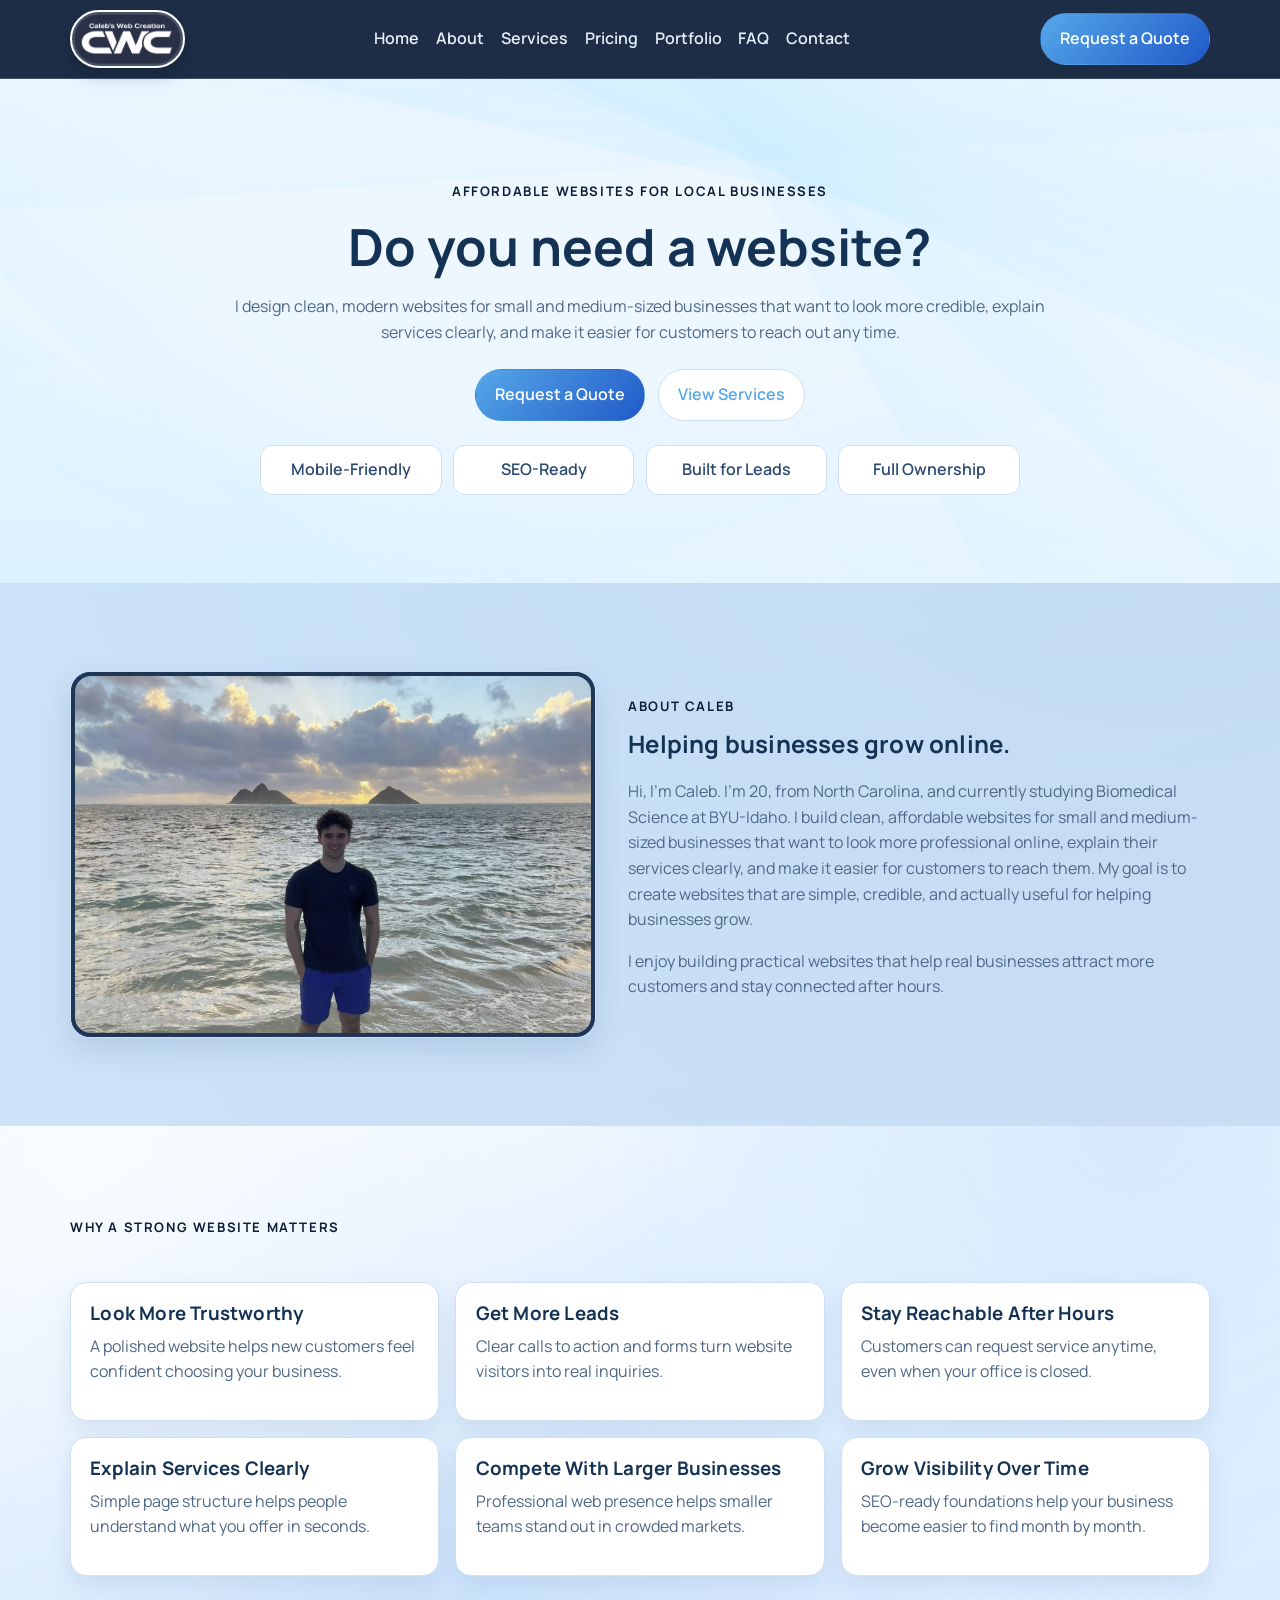
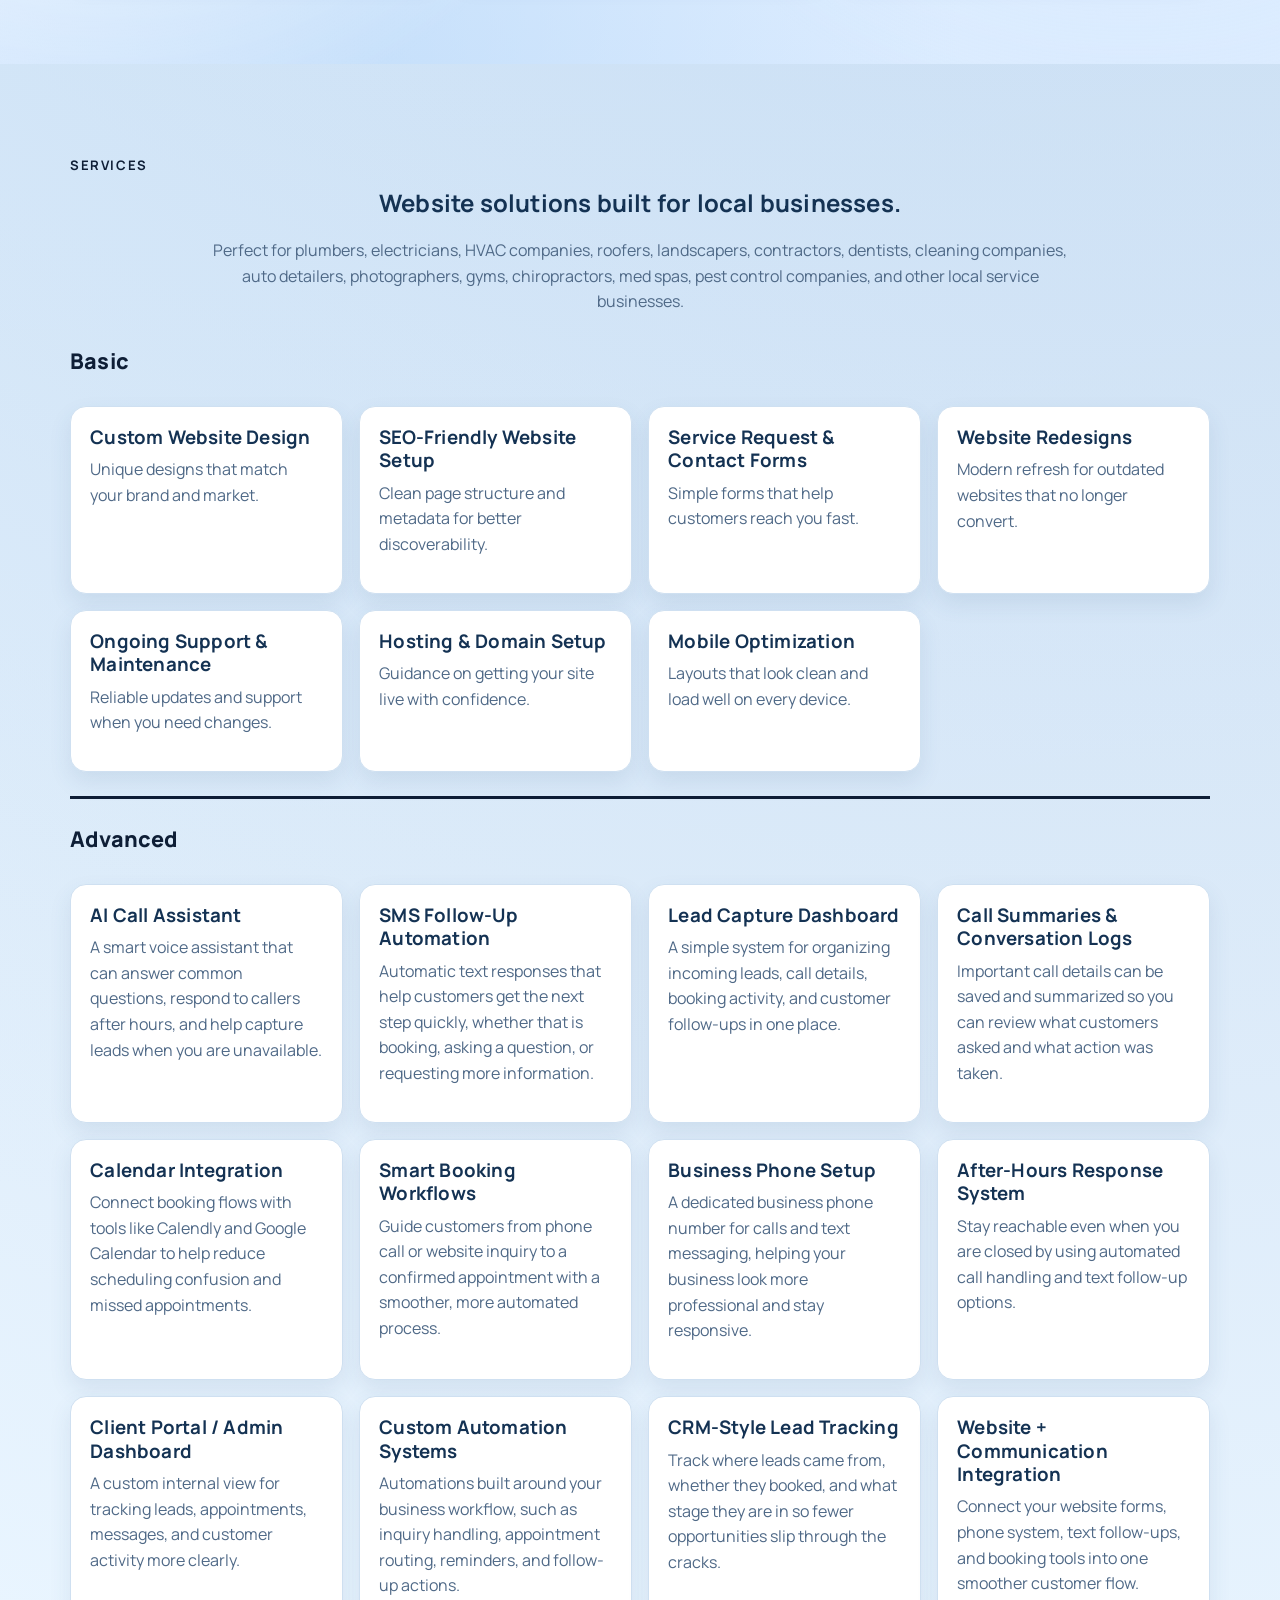
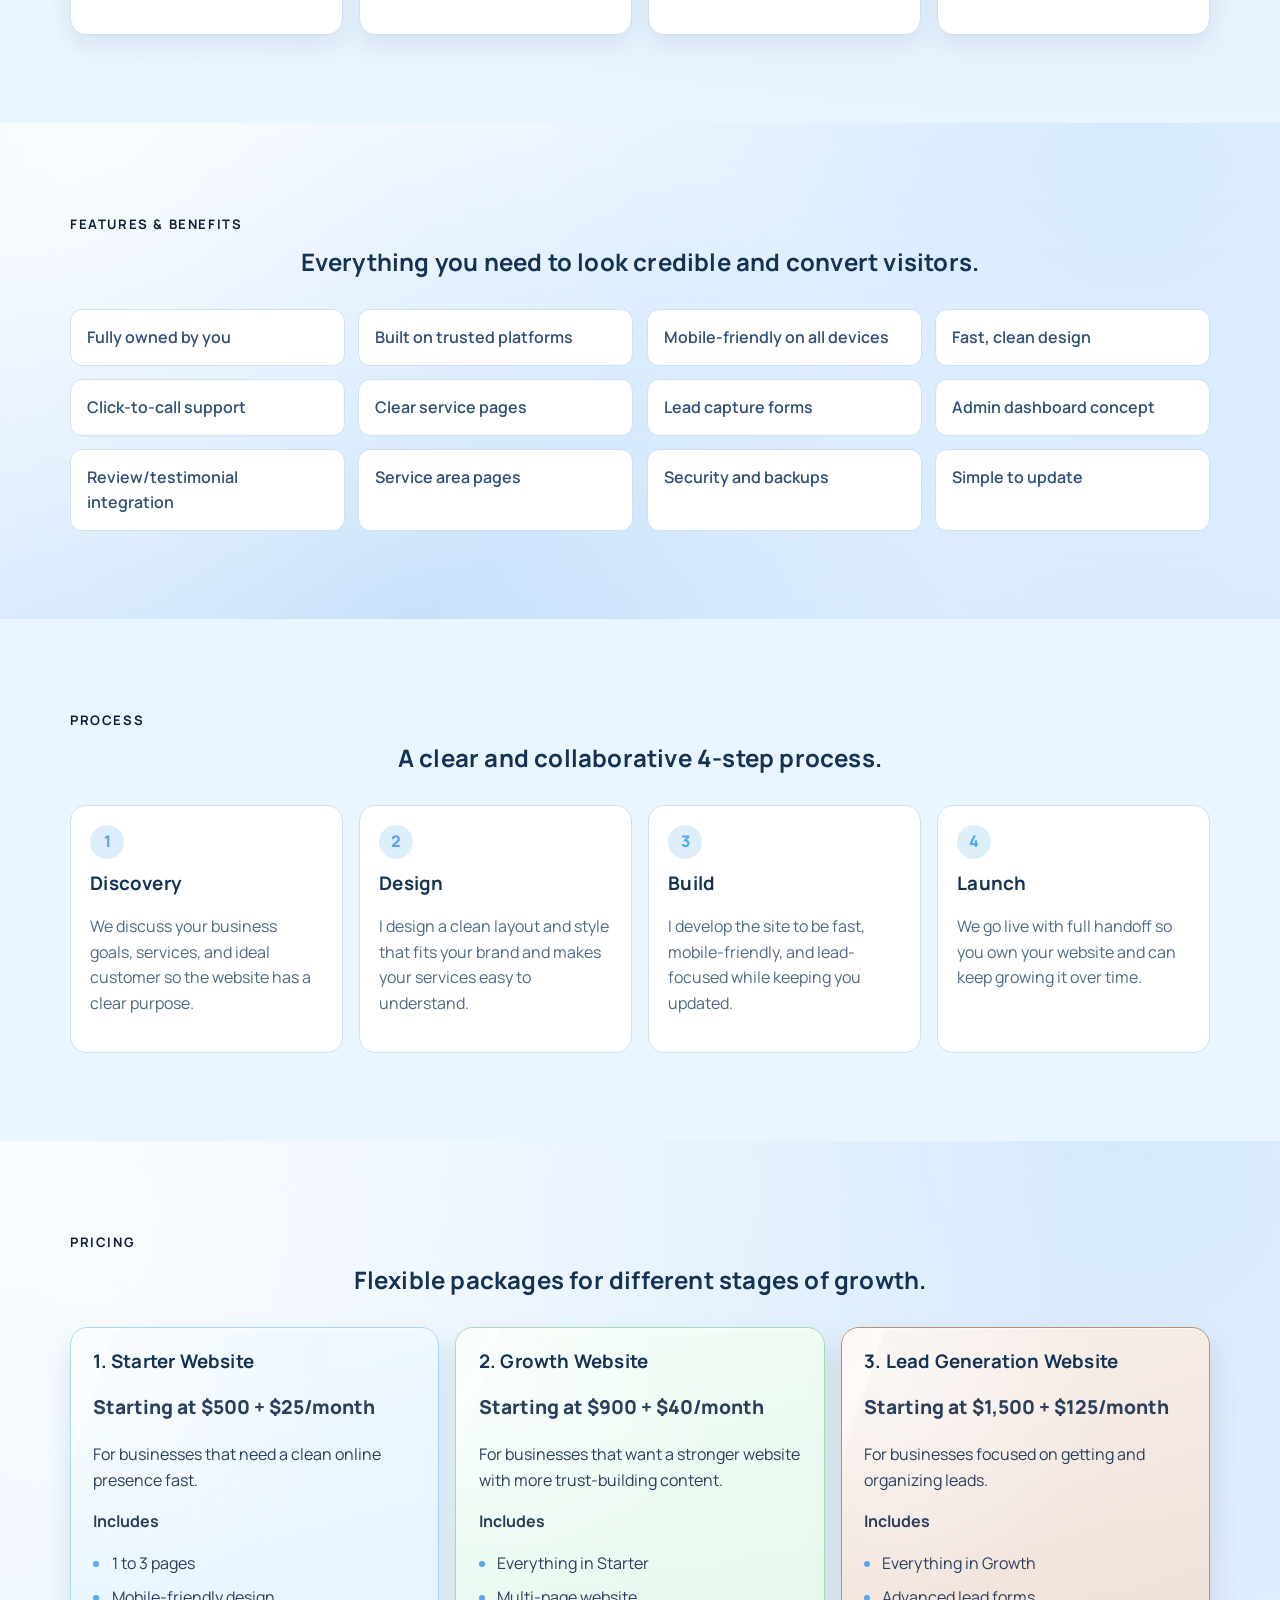
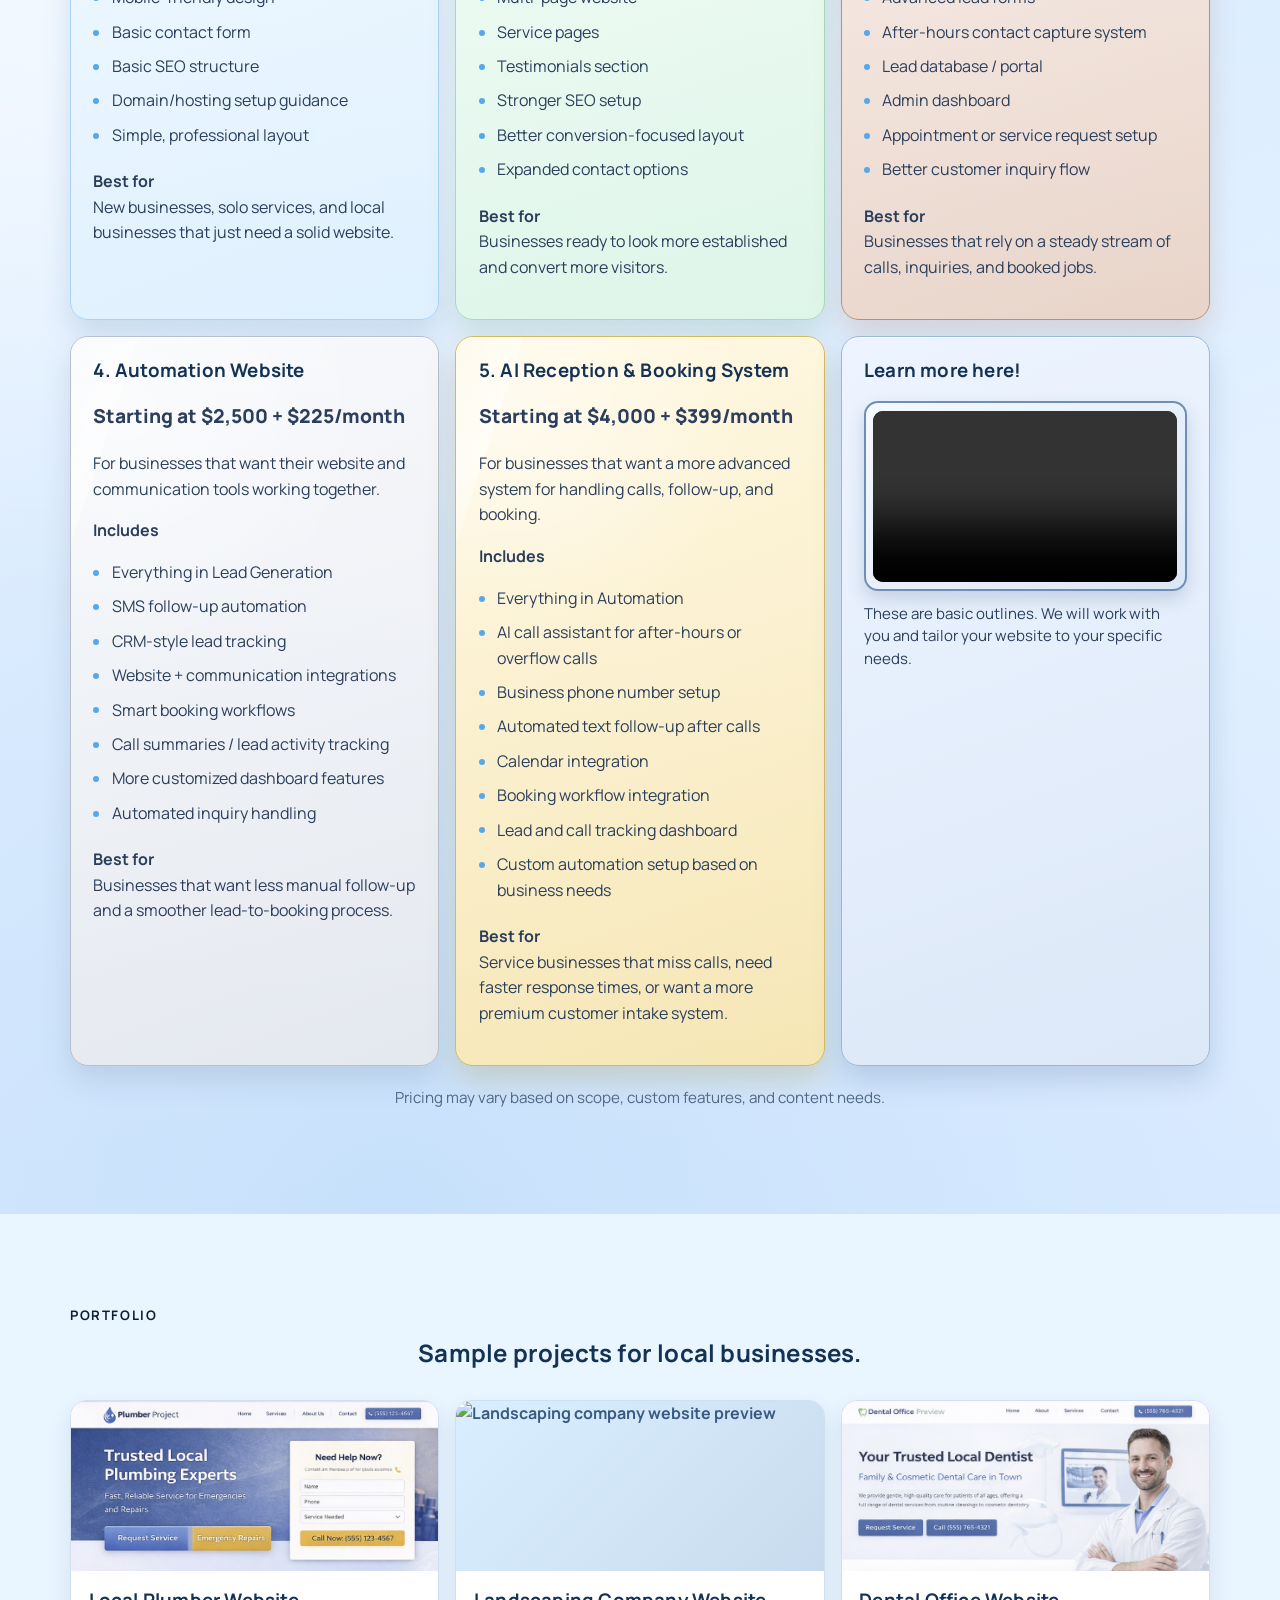
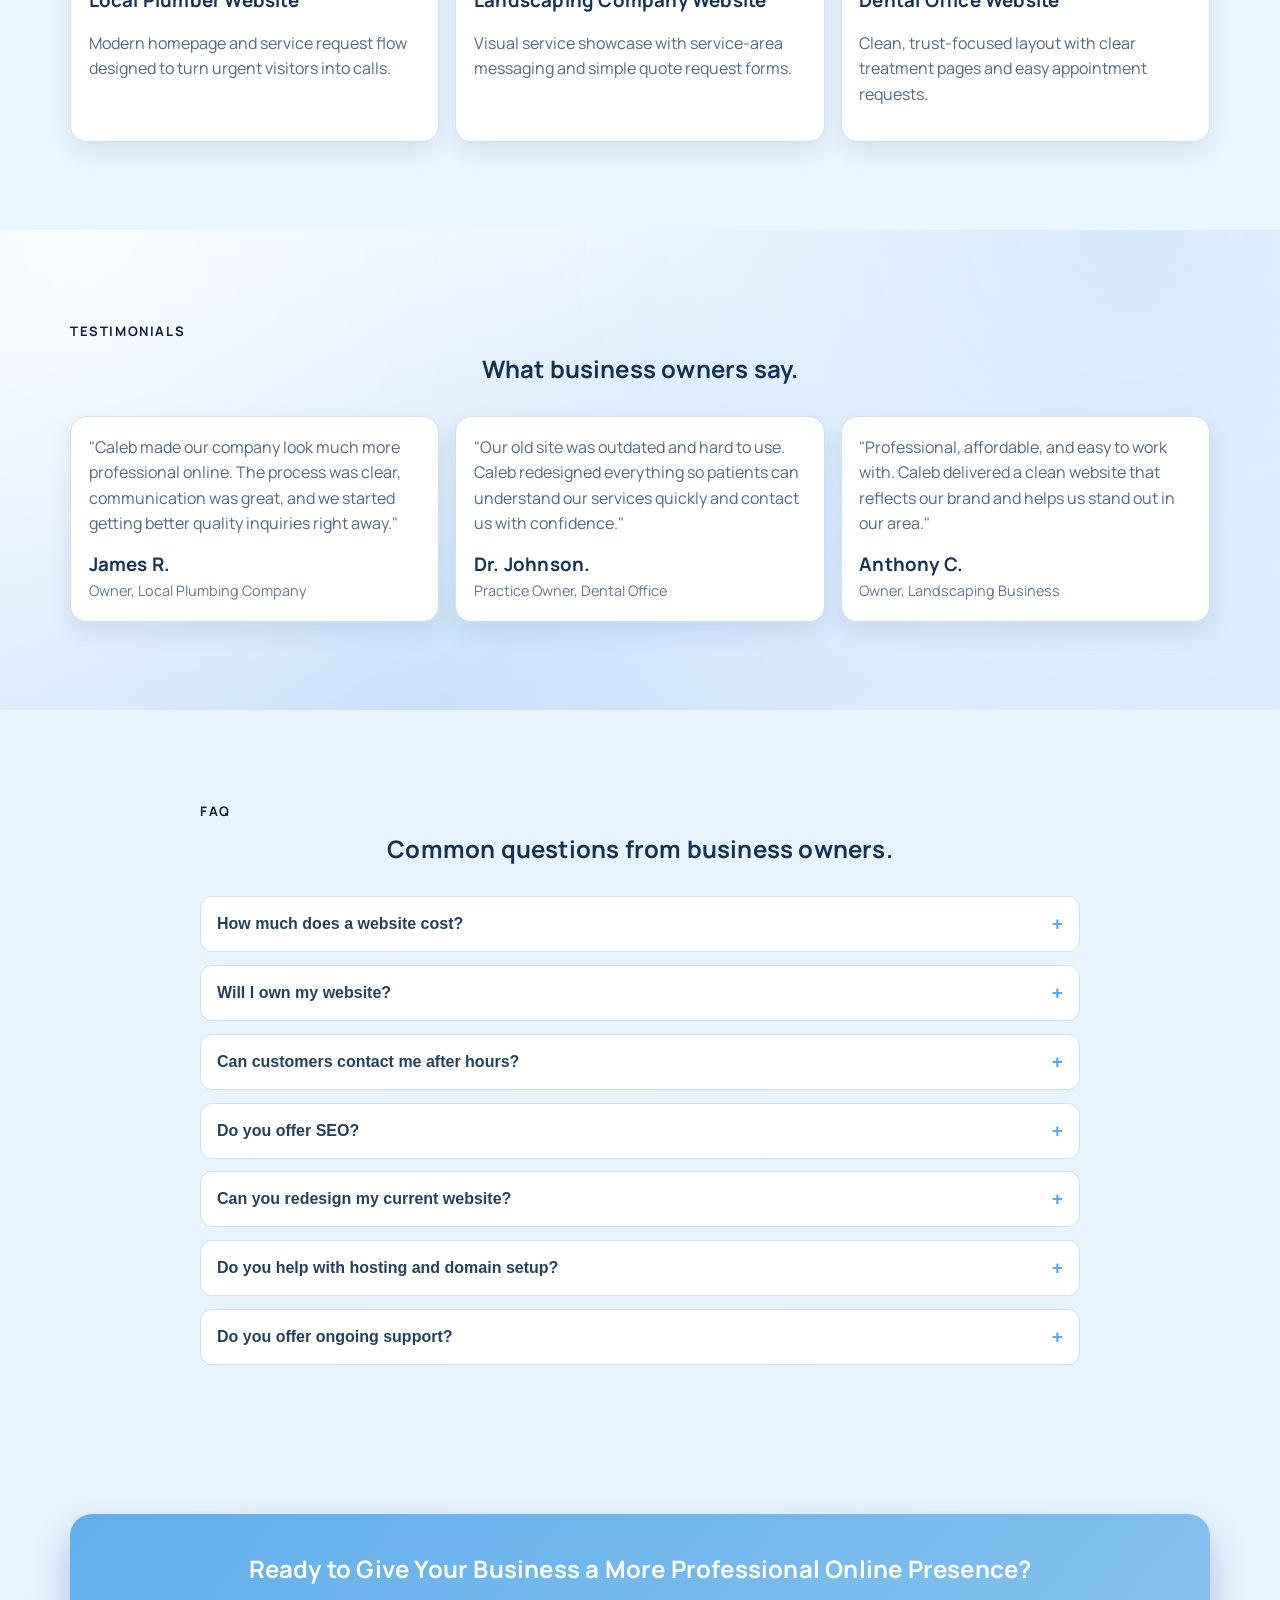
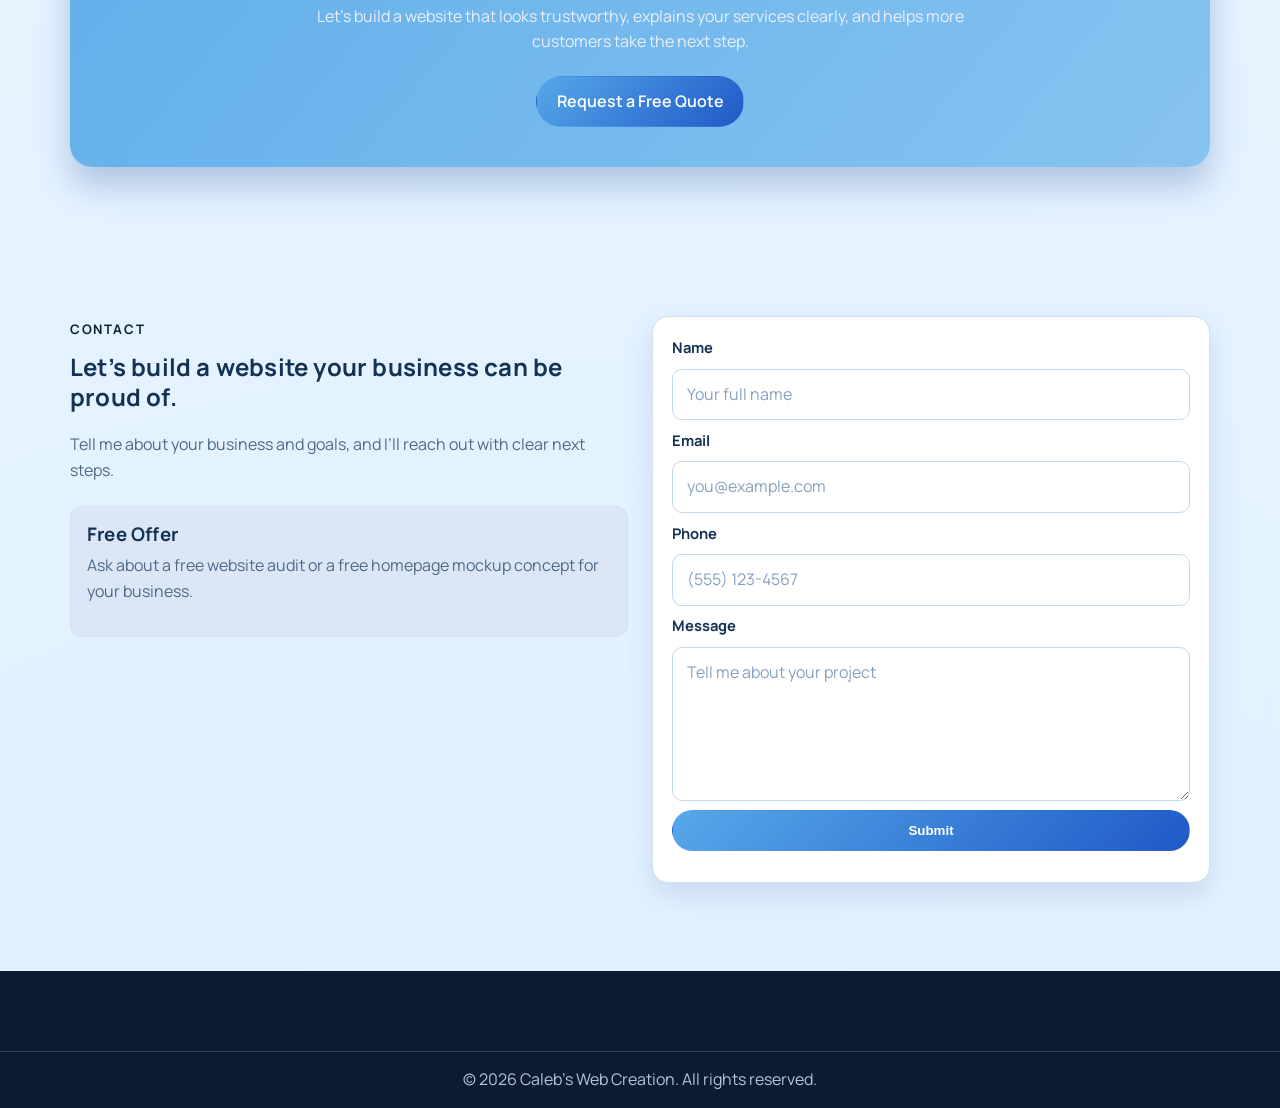
==== commit 11fc53f5: "4" ====
--- a/index.html
+++ b/index.html
@@ -17,7 +17,9 @@
 	<!-- Sticky header and navigation -->
 	<header class="site-header" id="home">
 		<nav class="navbar container" aria-label="Main navigation">
-			<a href="#home" class="brand">Caleb's Web Creation</a>
+			<a href="#home" class="brand" aria-label="Caleb's Web Creation home">
+				<img src="cwc.png" alt="Caleb's Web Creation logo" class="brand-logo" />
+			</a>
 
 			<button class="menu-toggle" aria-label="Open menu" aria-expanded="false" aria-controls="mobile-menu">
 				<span></span>
@@ -45,7 +47,7 @@
 			<div class="container hero-grid">
 				<div class="hero-content reveal">
 					<p class="eyebrow">Affordable websites for local businesses</p>
-					<h1>Professional websites that help your business earn trust and capture more leads.</h1>
+					<h1>Do you need a website?</h1>
 					<p>
 						I design clean, modern websites for small and medium-sized businesses that want to look more credible,
 						explain services clearly, and make it easier for customers to reach out any time.
@@ -133,7 +135,9 @@
 					control companies, and other local service businesses.
 				</p>
 
-				<div class="card-grid four">
+				<h3 class="service-tier-title">Basic</h3>
+
+				<div class="card-grid four services-basic-grid">
 					<article class="card reveal"><h3>Custom Website Design</h3><p>Unique designs that match your brand and market.</p></article>
 					<article class="card reveal"><h3>SEO-Friendly Website Setup</h3><p>Clean page structure and metadata for better discoverability.</p></article>
 					<article class="card reveal"><h3>Service Request &amp; Contact Forms</h3><p>Simple forms that help customers reach you fast.</p></article>
@@ -141,7 +145,23 @@
 					<article class="card reveal"><h3>Ongoing Support &amp; Maintenance</h3><p>Reliable updates and support when you need changes.</p></article>
 					<article class="card reveal"><h3>Hosting &amp; Domain Setup</h3><p>Guidance on getting your site live with confidence.</p></article>
 					<article class="card reveal"><h3>Mobile Optimization</h3><p>Layouts that look clean and load well on every device.</p></article>
-					<article class="card reveal"><h3>Booking / Appointment Requests</h3><p>Easy request flows for service or consultation bookings.</p></article>
+				</div>
+
+				<h3 class="service-tier-title service-tier-next">Advanced</h3>
+
+				<div class="card-grid four">
+					<article class="card reveal"><h3>AI Call Assistant</h3><p>A smart voice assistant that can answer common questions, respond to callers after hours, and help capture leads when you are unavailable.</p></article>
+					<article class="card reveal"><h3>SMS Follow-Up Automation</h3><p>Automatic text responses that help customers get the next step quickly, whether that is booking, asking a question, or requesting more information.</p></article>
+					<article class="card reveal"><h3>Lead Capture Dashboard</h3><p>A simple system for organizing incoming leads, call details, booking activity, and customer follow-ups in one place.</p></article>
+					<article class="card reveal"><h3>Call Summaries &amp; Conversation Logs</h3><p>Important call details can be saved and summarized so you can review what customers asked and what action was taken.</p></article>
+					<article class="card reveal"><h3>Calendar Integration</h3><p>Connect booking flows with tools like Calendly and Google Calendar to help reduce scheduling confusion and missed appointments.</p></article>
+					<article class="card reveal"><h3>Smart Booking Workflows</h3><p>Guide customers from phone call or website inquiry to a confirmed appointment with a smoother, more automated process.</p></article>
+					<article class="card reveal"><h3>Business Phone Setup</h3><p>A dedicated business phone number for calls and text messaging, helping your business look more professional and stay responsive.</p></article>
+					<article class="card reveal"><h3>After-Hours Response System</h3><p>Stay reachable even when you are closed by using automated call handling and text follow-up options.</p></article>
+					<article class="card reveal"><h3>Client Portal / Admin Dashboard</h3><p>A custom internal view for tracking leads, appointments, messages, and customer activity more clearly.</p></article>
+					<article class="card reveal"><h3>Custom Automation Systems</h3><p>Automations built around your business workflow, such as inquiry handling, appointment routing, reminders, and follow-up actions.</p></article>
+					<article class="card reveal"><h3>CRM-Style Lead Tracking</h3><p>Track where leads came from, whether they booked, and what stage they are in so fewer opportunities slip through the cracks.</p></article>
+					<article class="card reveal"><h3>Website + Communication Integration</h3><p>Connect your website forms, phone system, text follow-ups, and booking tools into one smoother customer flow.</p></article>
 				</div>
 			</div>
 		</section>
@@ -205,45 +225,100 @@
 				<h2 class="center">Flexible packages for different stages of growth.</h2>
 				<div class="pricing-grid">
 					<article class="price-card reveal">
-						<h3>Starter Website</h3>
-						<p class="price">Starting at $500 + $25 for monthly hosting</p>
+						<h3>1. Starter Website</h3>
+						<p class="price">Starting at $500 + $25/month</p>
+						<p>For businesses that need a clean online presence fast.</p>
+						<p><strong>Includes</strong></p>
 						<ul>
-                            <li>1 to 3 pages</li>
+							<li>1 to 3 pages</li>
 							<li>Mobile-friendly design</li>
 							<li>Basic contact form</li>
 							<li>Basic SEO structure</li>
-							<li>Great for small local businesses</li>
+							<li>Domain/hosting setup guidance</li>
+							<li>Simple, professional layout</li>
 						</ul>
-						<a href="#contact" class="btn btn-outline">Choose Starter</a>
-					</article>
-
-					<article class="price-card featured reveal">
-						<p class="badge">Most Popular</p>
-						<h3>Growth Website</h3>
-						<p class="price">Starting at $900 + $40 for monthly hosting</p>
+						<p><strong>Best for</strong><br />New businesses, solo services, and local businesses that just need a solid website.</p>
+					</article>
+
+					<article class="price-card reveal">
+						<h3>2. Growth Website</h3>
+						<p class="price">Starting at $900 + $40/month</p>
+						<p>For businesses that want a stronger website with more trust-building content.</p>
+						<p><strong>Includes</strong></p>
 						<ul>
+							<li>Everything in Starter</li>
 							<li>Multi-page website</li>
 							<li>Service pages</li>
-							<li>Testimonials</li>
-							<li>After-hour contact database/portal</li>
+							<li>Testimonials section</li>
 							<li>Stronger SEO setup</li>
-							<li>Ideal for growing businesses</li>
+							<li>Better conversion-focused layout</li>
+							<li>Expanded contact options</li>
 						</ul>
-						<a href="#contact" class="btn btn-primary">Choose Growth</a>
+						<p><strong>Best for</strong><br />Businesses ready to look more established and convert more visitors.</p>
 					</article>
 
 					<article class="price-card reveal">
-						<h3>Lead Generation Website</h3>
-						<p class="price">Starting at $1,500 + $125 for monthly hosting</p>
+						<h3>3. Lead Generation Website</h3>
+						<p class="price">Starting at $1,500 + $125/month</p>
+						<p>For businesses focused on getting and organizing leads.</p>
+						<p><strong>Includes</strong></p>
 						<ul>
 							<li>Everything in Growth</li>
-							<li>Advanced forms</li>
-                            <li>After-hour contact database/portal</li>
+							<li>Advanced lead forms</li>
+							<li>After-hours contact capture system</li>
+							<li>Lead database / portal</li>
 							<li>Admin dashboard</li>
-							<li>Appointment/service request setup</li>
-							<li>Best for businesses focused on leads</li>
+							<li>Appointment or service request setup</li>
+							<li>Better customer inquiry flow</li>
 						</ul>
-						<a href="#contact" class="btn btn-outline">Choose Lead Gen</a>
+						<p><strong>Best for</strong><br />Businesses that rely on a steady stream of calls, inquiries, and booked jobs.</p>
+					</article>
+
+					<article class="price-card reveal">
+						<h3>4. Automation Website</h3>
+						<p class="price">Starting at $2,500 + $225/month</p>
+						<p>For businesses that want their website and communication tools working together.</p>
+						<p><strong>Includes</strong></p>
+						<ul>
+							<li>Everything in Lead Generation</li>
+							<li>SMS follow-up automation</li>
+							<li>CRM-style lead tracking</li>
+							<li>Website + communication integrations</li>
+							<li>Smart booking workflows</li>
+							<li>Call summaries / lead activity tracking</li>
+							<li>More customized dashboard features</li>
+							<li>Automated inquiry handling</li>
+						</ul>
+						<p><strong>Best for</strong><br />Businesses that want less manual follow-up and a smoother lead-to-booking process.</p>
+					</article>
+
+					<article class="price-card reveal">
+						<h3>5. AI Reception &amp; Booking System</h3>
+						<p class="price">Starting at $4,000 + $399/month</p>
+						<p>For businesses that want a more advanced system for handling calls, follow-up, and booking.</p>
+						<p><strong>Includes</strong></p>
+						<ul>
+							<li>Everything in Automation</li>
+							<li>AI call assistant for after-hours or overflow calls</li>
+							<li>Business phone number setup</li>
+							<li>Automated text follow-up after calls</li>
+							<li>Calendar integration</li>
+							<li>Booking workflow integration</li>
+							<li>Lead and call tracking dashboard</li>
+							<li>Custom automation setup based on business needs</li>
+						</ul>
+						<p><strong>Best for</strong><br />Service businesses that miss calls, need faster response times, or want a more premium customer intake system.</p>
+					</article>
+
+					<article class="price-card info-card reveal">
+						<h3>Learn more here!</h3>
+						<div class="price-video-wrap">
+							<video class="price-video" controls preload="metadata" playsinline>
+								<source src="WP.mp4" type="video/mp4" />
+								Your browser does not support the video tag.
+							</video>
+						</div>
+						<p class="price-video-note">These are basic outlines. We will work with you and tailor your website to your specific needs.</p>
 					</article>
 				</div>
 				<p class="pricing-note center">Pricing may vary based on scope, custom features, and content needs.</p>
@@ -432,35 +507,6 @@
 
 	<!-- Footer with quick links and social placeholders -->
 	<footer class="site-footer">
-		<div class="container footer-grid">
-			<div>
-				<h3>Caleb's Web Creation</h3>
-				<p>Affordable, professional websites for local service businesses.</p>
-			</div>
-
-			<div>
-				<h4>Quick Links</h4>
-				<ul>
-					<li><a href="#home">Home</a></li>
-					<li><a href="#about">About</a></li>
-					<li><a href="#services">Services</a></li>
-					<li><a href="#pricing">Pricing</a></li>
-					<li><a href="#portfolio">Portfolio</a></li>
-					<li><a href="#faq">FAQ</a></li>
-					<li><a href="#contact">Contact</a></li>
-				</ul>
-			</div>
-
-			<div>
-				<h4>Tagline</h4>
-				<p>Built to earn trust, explain your services, and bring in more leads.</p>
-				<div class="socials" aria-label="Social links placeholders">
-					<a href="#" aria-label="Facebook placeholder">Fb</a>
-					<a href="#" aria-label="Instagram placeholder">Ig</a>
-					<a href="#" aria-label="LinkedIn placeholder">In</a>
-				</div>
-			</div>
-		</div>
 		<p class="copyright">&copy; <span id="year"></span> Caleb's Web Creation. All rights reserved.</p>
 	</footer>
 
--- a/style.css
+++ b/style.css
@@ -6,6 +6,7 @@
 	--muted: #4f6987;
 	--primary: #57a8ea;
 	--primary-dark: #3f93d8;
+	--nav-dark: #0e1e36;
 	--line: #cfe0f1;
 	--shadow: 0 12px 28px rgba(37, 80, 124, 0.14);
 	--radius: 16px;
@@ -69,7 +70,27 @@
 }
 
 .section-alt {
-	background: linear-gradient(180deg, #dde9f8 0%, #cadcf1 100%);
+	position: relative;
+	overflow: hidden;
+	background: linear-gradient(180deg, #edf6ff 0%, #dcecff 100%);
+}
+
+.section-alt::before {
+	content: "";
+	position: absolute;
+	inset: -30% -10%;
+	background:
+		radial-gradient(circle at 14% 22%, rgba(255, 255, 255, 0.68) 0%, rgba(255, 255, 255, 0) 40%),
+		radial-gradient(circle at 82% 18%, rgba(200, 226, 252, 0.62) 0%, rgba(200, 226, 252, 0) 42%),
+		radial-gradient(circle at 34% 82%, rgba(184, 216, 248, 0.58) 0%, rgba(184, 216, 248, 0) 46%);
+	animation: sectionAltFlow 16s ease-in-out infinite alternate;
+	pointer-events: none;
+	z-index: 0;
+}
+
+.section-alt > * {
+	position: relative;
+	z-index: 1;
 }
 
 .center {
@@ -79,6 +100,22 @@
 .section-lead {
 	max-width: 860px;
 	margin: 0 auto 2rem;
+}
+
+.service-tier-title {
+	margin: 0 0 0.95rem;
+	font-size: 1.35rem;
+	font-weight: 800;
+	color: var(--nav-dark);
+}
+
+.service-tier-next {
+	margin-top: 1.6rem;
+}
+
+.services-basic-grid {
+	padding-bottom: 1.5rem;
+	border-bottom: 3px solid var(--nav-dark);
 }
 
 .eyebrow {
@@ -88,7 +125,7 @@
 	text-transform: uppercase;
 	letter-spacing: 1.6px;
 	font-weight: 700;
-	color: var(--primary);
+	color: var(--nav-dark);
 }
 
 .btn {
@@ -136,8 +173,8 @@
 	top: 0;
 	z-index: 1000;
 	backdrop-filter: blur(8px);
-	background: rgba(235, 246, 255, 0.88);
-	border-bottom: 1px solid rgba(207, 224, 241, 0.95);
+	background: rgba(14, 30, 54, 0.92);
+	border-bottom: 1px solid rgba(189, 209, 236, 0.22);
 }
 
 .navbar {
@@ -149,9 +186,23 @@
 }
 
 .brand {
+	display: inline-flex;
+	align-items: center;
 	font-size: 1.1rem;
 	font-weight: 800;
-	color: var(--text);
+	color: #f2f7ff;
+}
+
+.brand-logo {
+	display: block;
+	height: 58px;
+	width: auto;
+	max-width: 210px;
+	padding: 0.15rem;
+	border: 2px solid #ffffff;
+	border-radius: 999px;
+	background: rgba(255, 255, 255, 0.18);
+	box-shadow: 0 8px 16px rgba(9, 22, 43, 0.25);
 }
 
 .nav-links {
@@ -162,7 +213,7 @@
 
 .nav-links a {
 	font-weight: 600;
-	color: #2b4669;
+	color: #e6eefb;
 	position: relative;
 }
 
@@ -198,7 +249,7 @@
 .menu-toggle span {
 	width: 22px;
 	height: 2px;
-	background: #2b4669;
+	background: #e6eefb;
 	border-radius: 2px;
 	transition: transform 0.3s ease, opacity 0.3s ease;
 }
@@ -218,6 +269,21 @@
 /* Hero */
 .hero {
 	padding-top: 6.2rem;
+	position: relative;
+	overflow: hidden;
+	background: url("bg.jpg") center/cover no-repeat;
+}
+
+.hero::before {
+	content: "";
+	position: absolute;
+	inset: 0;
+	background: linear-gradient(180deg, rgba(233, 245, 255, 0.78), rgba(233, 245, 255, 0.88));
+}
+
+.hero .container {
+	position: relative;
+	z-index: 1;
 }
 
 .hero-grid {
@@ -478,6 +544,46 @@
 	border-radius: calc(var(--radius) + 2px);
 	padding: 1.4rem;
 	box-shadow: 0 12px 24px rgba(45, 81, 122, 0.12);
+	position: relative;
+	overflow: hidden;
+	isolation: isolate;
+}
+
+.pricing-grid .price-card > * {
+	position: relative;
+	z-index: 1;
+}
+
+.pricing-grid .price-card::before {
+	content: "";
+	position: absolute;
+	top: -32%;
+	left: -60%;
+	width: 44%;
+	height: 170%;
+	background: linear-gradient(
+		106deg,
+		rgba(255, 255, 255, 0) 0%,
+		rgba(255, 255, 255, 0.07) 34%,
+		rgba(255, 255, 255, 0.54) 49%,
+		rgba(255, 255, 255, 0.1) 61%,
+		rgba(255, 255, 255, 0) 100%
+	);
+	transform: skewX(-18deg);
+	animation: pricingShine 8.5s ease-in-out infinite;
+	pointer-events: none;
+	z-index: 0;
+}
+
+.pricing-grid .price-card::after {
+	content: "";
+	position: absolute;
+	inset: 0;
+	background:
+		radial-gradient(circle at 14% 10%, rgba(255, 255, 255, 0.5), rgba(255, 255, 255, 0) 34%),
+		linear-gradient(180deg, rgba(255, 255, 255, 0.18), rgba(255, 255, 255, 0));
+	pointer-events: none;
+	z-index: 0;
 }
 
 .price-card ul {
@@ -526,6 +632,117 @@
 .pricing-note {
 	margin-top: 1.3rem;
 	font-size: 0.95rem;
+}
+
+.pricing-grid .price-card:nth-child(1) {
+	background: linear-gradient(160deg, #eef8ff 0%, #dff0ff 100%);
+	border-color: #a9d4f6;
+	box-shadow: 0 14px 28px rgba(75, 126, 170, 0.2), inset 0 1px 0 rgba(255, 255, 255, 0.68);
+}
+
+.pricing-grid .price-card:nth-child(2) {
+	background: linear-gradient(160deg, #effcf4 0%, #def5e9 100%);
+	border-color: #a7d9bd;
+	box-shadow: 0 14px 28px rgba(73, 143, 107, 0.19), inset 0 1px 0 rgba(255, 255, 255, 0.68);
+}
+
+.pricing-grid .price-card:nth-child(3) {
+	background: linear-gradient(160deg, #f7ece6 0%, #e8d4c9 100%);
+	border-color: #b98f77;
+	box-shadow: 0 14px 28px rgba(150, 102, 71, 0.2), inset 0 1px 0 rgba(255, 255, 255, 0.62);
+}
+
+.pricing-grid .price-card:nth-child(4) {
+	background: linear-gradient(160deg, #f6f8fb 0%, #e4e8ef 100%);
+	border-color: #b7c0ce;
+	box-shadow: 0 14px 28px rgba(108, 124, 150, 0.2), inset 0 1px 0 rgba(255, 255, 255, 0.7);
+}
+
+.pricing-grid .price-card:nth-child(5) {
+	background: linear-gradient(160deg, #fff7dd 0%, #f6e6b5 100%);
+	border-color: #d4b95f;
+	box-shadow: 0 14px 28px rgba(168, 136, 43, 0.24), inset 0 1px 0 rgba(255, 255, 255, 0.64);
+}
+
+.pricing-grid .price-card:nth-child(6) {
+	background: linear-gradient(160deg, #edf4ff 0%, #dce8f8 100%);
+	border-color: #9ab6d8;
+	box-shadow: 0 14px 28px rgba(64, 97, 138, 0.2), inset 0 1px 0 rgba(255, 255, 255, 0.72);
+}
+
+.pricing-grid .price-card:nth-child(1) p,
+.pricing-grid .price-card:nth-child(2) p,
+.pricing-grid .price-card:nth-child(3) p,
+.pricing-grid .price-card:nth-child(4) p,
+.pricing-grid .price-card:nth-child(5) p,
+.pricing-grid .price-card:nth-child(1) li,
+.pricing-grid .price-card:nth-child(2) li,
+.pricing-grid .price-card:nth-child(3) li,
+.pricing-grid .price-card:nth-child(4) li,
+.pricing-grid .price-card:nth-child(5) li,
+.pricing-grid .price-card:nth-child(6) p,
+.pricing-grid .price-card:nth-child(6) li {
+	color: #2b3f5c;
+}
+
+.price-card.info-card::before,
+.price-card.info-card::after {
+	display: none;
+}
+
+.price-video-wrap {
+	margin-top: 0.55rem;
+	border: 2px solid #6f8eb4;
+	border-radius: 14px;
+	padding: 0.45rem;
+	background: linear-gradient(145deg, #f5f9ff, #dbe7f7);
+	box-shadow: 0 8px 18px rgba(34, 69, 109, 0.18);
+}
+
+.price-video {
+	display: block;
+	width: 100%;
+	aspect-ratio: 16 / 9;
+	border-radius: 10px;
+	background: #0f1c31;
+	object-fit: cover;
+}
+
+.price-video-note {
+	margin-top: 0.75rem;
+	font-size: 0.94rem;
+	line-height: 1.5;
+	color: #2b3f5c;
+}
+
+@keyframes pricingShine {
+	0% {
+		transform: translateX(0) skewX(-18deg);
+		opacity: 0;
+	}
+	18% {
+		opacity: 1;
+	}
+	38% {
+		transform: translateX(455%) skewX(-18deg);
+		opacity: 0;
+	}
+	100% {
+		transform: translateX(455%) skewX(-18deg);
+		opacity: 0;
+	}
+}
+
+@keyframes sectionAltFlow {
+	0% {
+		transform: translate3d(-3%, -2%, 0) scale(1);
+	}
+	50% {
+		transform: translate3d(2%, 3%, 0) scale(1.05);
+	}
+	100% {
+		transform: translate3d(5%, -1%, 0) scale(1.08);
+	}
 }
 
 /* Portfolio and testimonials */
@@ -829,13 +1046,13 @@
 		left: 0;
 		right: 0;
 		top: 100%;
-		background: #ecf6ff;
-		border-bottom: 1px solid var(--line);
+		background: #122846;
+		border-bottom: 1px solid rgba(189, 209, 236, 0.22);
 		padding: 0 1.2rem;
 		max-height: 0;
 		overflow: hidden;
 		flex-direction: column;
-		align-items: flex-start;
+		align-items: center;
 		transition: max-height 0.3s ease, padding 0.3s ease;
 	}
 
@@ -848,6 +1065,46 @@
 	.two-col,
 	.contact-grid {
 		grid-template-columns: 1fr;
+	}
+
+	.section .container,
+	.section .section-lead,
+	.section .eyebrow,
+	.section h1,
+	.section h2,
+	.section h3,
+	.section p,
+	.card,
+	.feature-item,
+	.process-step,
+	.project-content,
+	.testimonial,
+	.trust-highlights li,
+	.pricing-note,
+	.faq-answer p {
+		text-align: center;
+	}
+
+	.contact-form {
+		justify-items: center;
+	}
+
+	.contact-form label,
+	.contact-form input,
+	.contact-form textarea,
+	.contact-form .btn,
+	.form-note {
+		text-align: center;
+		width: 100%;
+	}
+
+	.price-card li {
+		padding-left: 0;
+		text-align: center;
+	}
+
+	.price-card li::before {
+		display: none;
 	}
 
 	.card-grid.six,
